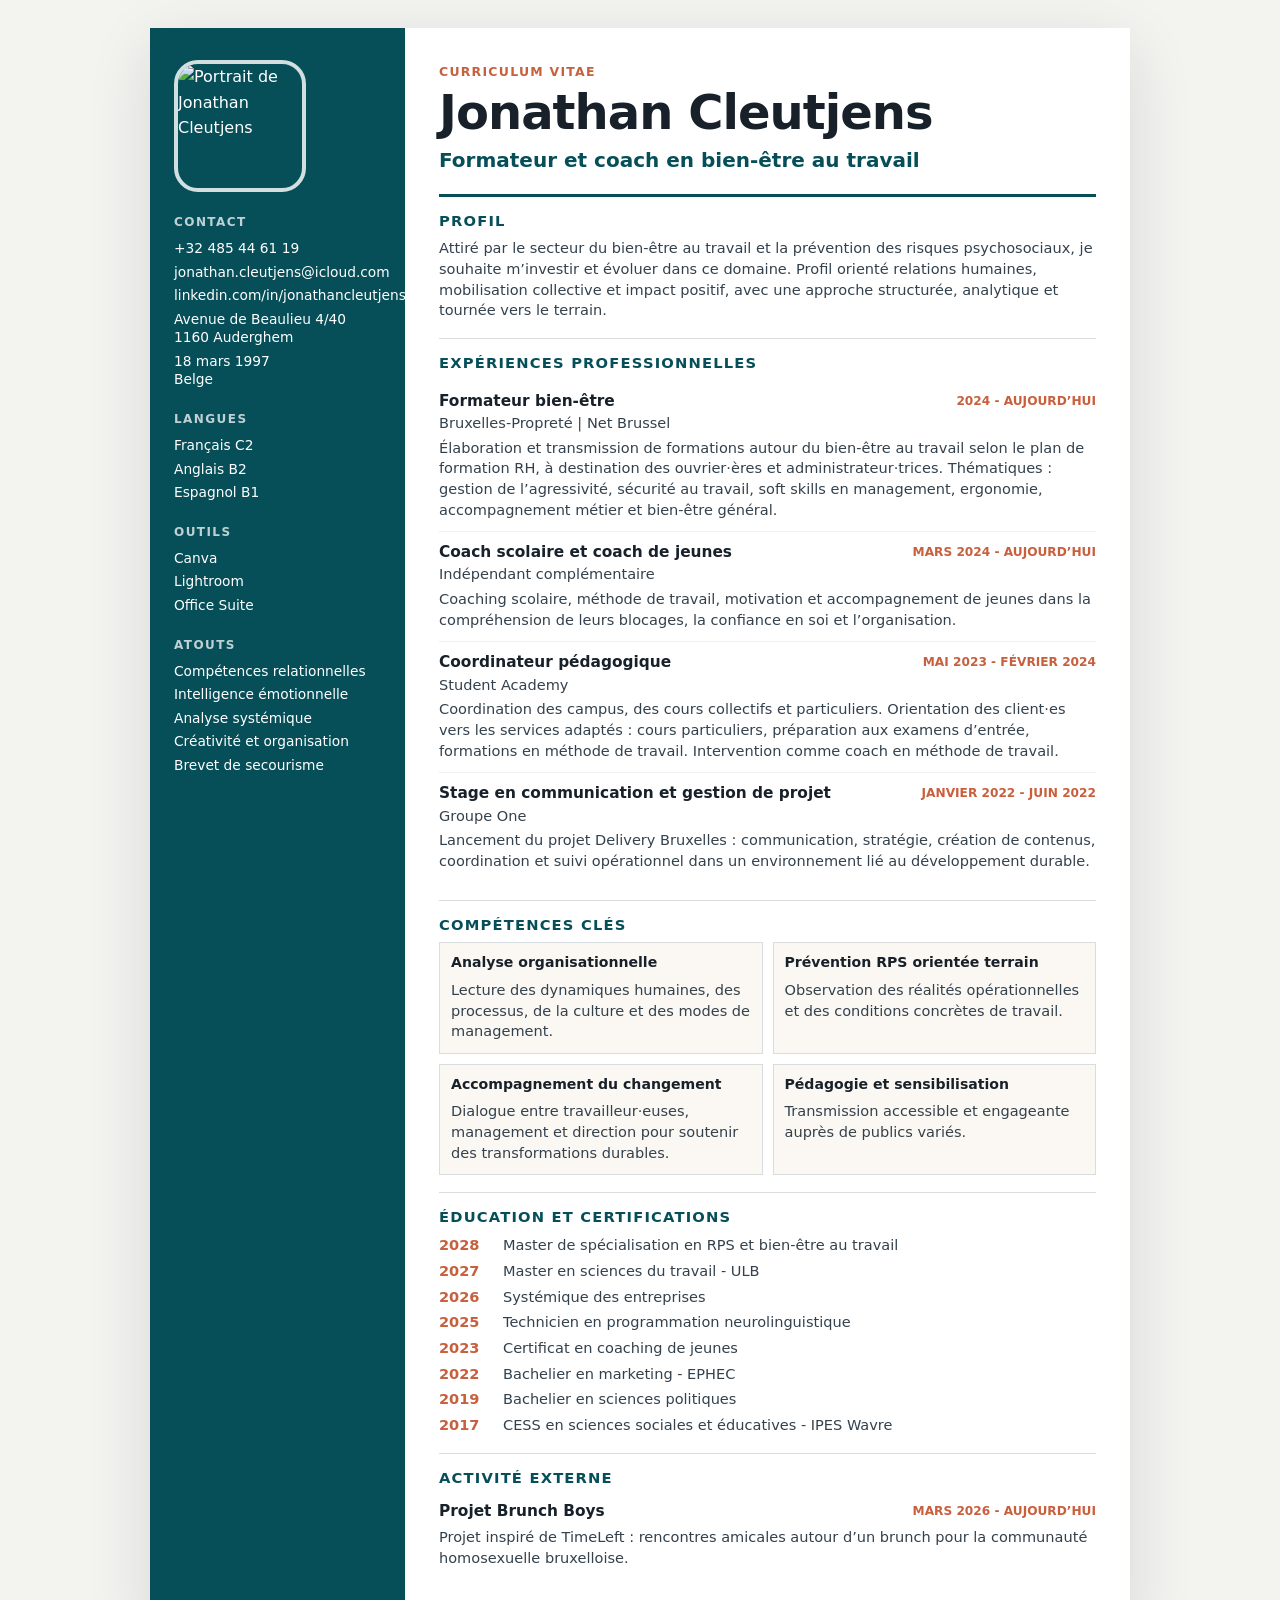
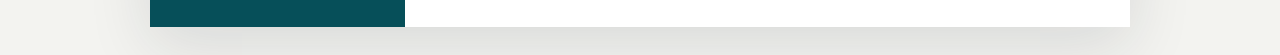
==== cv.html @ aba1be4c "Add files via upload" ====
<!doctype html>
<html lang="fr">
  <head>
    <meta charset="utf-8" />
    <meta name="viewport" content="width=device-width, initial-scale=1" />
    <title>CV - Jonathan Cleutjens</title>
    <link rel="stylesheet" href="styles.css" />
  </head>
  <body class="cv-page">
    <main class="cv-document">
      <aside class="cv-sidebar">
        <img class="cv-photo" src="assets/profile.png" alt="Portrait de Jonathan Cleutjens" />
        <section>
          <h2>Contact</h2>
          <a href="tel:+32485446119">+32 485 44 61 19</a>
          <a href="mailto:jonathan.cleutjens@icloud.com">jonathan.cleutjens@icloud.com</a>
          <a href="https://www.linkedin.com/in/jonathancleutjens/">linkedin.com/in/jonathancleutjens</a>
          <p>Avenue de Beaulieu 4/40<br />1160 Auderghem</p>
          <p>18 mars 1997<br />Belge</p>
        </section>
        <section>
          <h2>Langues</h2>
          <p>Français C2</p>
          <p>Anglais B2</p>
          <p>Espagnol B1</p>
        </section>
        <section>
          <h2>Outils</h2>
          <p>Canva</p>
          <p>Lightroom</p>
          <p>Office Suite</p>
        </section>
        <section>
          <h2>Atouts</h2>
          <p>Compétences relationnelles</p>
          <p>Intelligence émotionnelle</p>
          <p>Analyse systémique</p>
          <p>Créativité et organisation</p>
          <p>Brevet de secourisme</p>
        </section>
      </aside>

      <section class="cv-main">
        <header class="cv-header">
          <p class="cv-kicker">Curriculum vitae</p>
          <h1>Jonathan Cleutjens</h1>
          <p class="cv-role">Formateur et coach en bien-être au travail</p>
        </header>

        <section class="cv-section">
          <h2>Profil</h2>
          <p>
            Attiré par le secteur du bien-être au travail et la prévention des risques psychosociaux, je souhaite
            m’investir et évoluer dans ce domaine. Profil orienté relations humaines, mobilisation collective et impact
            positif, avec une approche structurée, analytique et tournée vers le terrain.
          </p>
        </section>

        <section class="cv-section">
          <h2>Expériences professionnelles</h2>
          <article class="cv-item">
            <div>
              <h3>Formateur bien-être</h3>
              <p>Bruxelles-Propreté | Net Brussel</p>
            </div>
            <span>2024 - aujourd’hui</span>
            <p>
              Élaboration et transmission de formations autour du bien-être au travail selon le plan de formation RH, à
              destination des ouvrier·ères et administrateur·trices. Thématiques : gestion de l’agressivité, sécurité au
              travail, soft skills en management, ergonomie, accompagnement métier et bien-être général.
            </p>
          </article>
          <article class="cv-item">
            <div>
              <h3>Coach scolaire et coach de jeunes</h3>
              <p>Indépendant complémentaire</p>
            </div>
            <span>Mars 2024 - aujourd’hui</span>
            <p>
              Coaching scolaire, méthode de travail, motivation et accompagnement de jeunes dans la compréhension de
              leurs blocages, la confiance en soi et l’organisation.
            </p>
          </article>
          <article class="cv-item">
            <div>
              <h3>Coordinateur pédagogique</h3>
              <p>Student Academy</p>
            </div>
            <span>Mai 2023 - février 2024</span>
            <p>
              Coordination des campus, des cours collectifs et particuliers. Orientation des client·es vers les services
              adaptés : cours particuliers, préparation aux examens d’entrée, formations en méthode de travail.
              Intervention comme coach en méthode de travail.
            </p>
          </article>
          <article class="cv-item">
            <div>
              <h3>Stage en communication et gestion de projet</h3>
              <p>Groupe One</p>
            </div>
            <span>Janvier 2022 - juin 2022</span>
            <p>
              Lancement du projet Delivery Bruxelles : communication, stratégie, création de contenus, coordination et
              suivi opérationnel dans un environnement lié au développement durable.
            </p>
          </article>
        </section>

        <section class="cv-section">
          <h2>Compétences clés</h2>
          <div class="cv-grid">
            <article>
              <h3>Analyse organisationnelle</h3>
              <p>Lecture des dynamiques humaines, des processus, de la culture et des modes de management.</p>
            </article>
            <article>
              <h3>Prévention RPS orientée terrain</h3>
              <p>Observation des réalités opérationnelles et des conditions concrètes de travail.</p>
            </article>
            <article>
              <h3>Accompagnement du changement</h3>
              <p>Dialogue entre travailleur·euses, management et direction pour soutenir des transformations durables.</p>
            </article>
            <article>
              <h3>Pédagogie et sensibilisation</h3>
              <p>Transmission accessible et engageante auprès de publics variés.</p>
            </article>
          </div>
        </section>

        <section class="cv-section">
          <h2>Éducation et certifications</h2>
          <div class="cv-education-list">
            <p><strong>2028</strong> Master de spécialisation en RPS et bien-être au travail</p>
            <p><strong>2027</strong> Master en sciences du travail - ULB</p>
            <p><strong>2026</strong> Systémique des entreprises</p>
            <p><strong>2025</strong> Technicien en programmation neurolinguistique</p>
            <p><strong>2023</strong> Certificat en coaching de jeunes</p>
            <p><strong>2022</strong> Bachelier en marketing - EPHEC</p>
            <p><strong>2019</strong> Bachelier en sciences politiques</p>
            <p><strong>2017</strong> CESS en sciences sociales et éducatives - IPES Wavre</p>
          </div>
        </section>

        <section class="cv-section">
          <h2>Activité externe</h2>
          <article class="cv-item compact">
            <h3>Projet Brunch Boys</h3>
            <span>Mars 2026 - aujourd’hui</span>
            <p>
              Projet inspiré de TimeLeft : rencontres amicales autour d’un brunch pour la communauté homosexuelle
              bruxelloise.
            </p>
          </article>
        </section>
      </section>
    </main>
    <script src="script.js"></script>
  </body>
</html>
---- styles.css ----
:root {
  color-scheme: light;
  --bg: #f5efe7;
  --ink: #17222d;
  --muted: #5f6f7b;
  --line: #d8cbbd;
  --paper: #fffaf3;
  --paper-strong: #fff2df;
  --accent: #0e7880;
  --accent-strong: #064f59;
  --warm: #c85f3d;
  --gold: #d7a74f;
  --blue: #234c68;
  --shadow: 0 24px 80px rgba(23, 34, 45, 0.14);
}

* {
  box-sizing: border-box;
}

html {
  scroll-behavior: smooth;
}

body {
  margin: 0;
  background:
    radial-gradient(circle at 10% 12%, rgba(14, 120, 128, 0.14), transparent 30%),
    radial-gradient(circle at 88% 28%, rgba(200, 95, 61, 0.13), transparent 28%),
    linear-gradient(180deg, #fbf7f0 0%, var(--bg) 44%, #f8f2e9 100%);
  color: var(--ink);
  font-family:
    Inter, ui-sans-serif, system-ui, -apple-system, BlinkMacSystemFont, "Segoe UI", sans-serif;
  line-height: 1.6;
}

a {
  color: inherit;
  text-decoration: none;
}

.topbar {
  position: sticky;
  top: 0;
  z-index: 10;
  display: flex;
  align-items: center;
  justify-content: space-between;
  gap: 24px;
  padding: 18px clamp(20px, 4vw, 64px);
  background: rgba(251, 247, 240, 0.86);
  border-bottom: 1px solid rgba(31, 41, 51, 0.08);
  backdrop-filter: blur(16px);
}

.brand,
.nav-links,
.hero-actions {
  display: flex;
  align-items: center;
}

.brand {
  gap: 12px;
  font-weight: 800;
}

.brand-photo {
  display: grid;
  width: 42px;
  height: 42px;
  object-fit: cover;
  object-position: 50% 38%;
  background: var(--accent-strong);
  border: 2px solid rgba(255, 250, 243, 0.88);
  border-radius: 12px;
  box-shadow: 0 10px 24px rgba(23, 34, 45, 0.14);
}

.nav-links {
  gap: 24px;
  color: var(--muted);
  font-size: 0.95rem;
  font-weight: 650;
}

.nav-links a:hover {
  color: var(--accent-strong);
}

.nav-links a[aria-current="page"] {
  color: var(--accent-strong);
}

main {
  width: min(1180px, calc(100% - 40px));
  margin: 0 auto;
}

.hero {
  display: grid;
  grid-template-columns: minmax(280px, 0.88fr) minmax(320px, 1.12fr);
  gap: clamp(34px, 6vw, 72px);
  align-items: center;
  min-height: calc(100vh - 78px);
  padding: clamp(42px, 8vw, 90px) 0 48px;
}

.hero-visual {
  position: relative;
  min-height: 520px;
  overflow: hidden;
  background: #e7ddd0;
  border: 1px solid rgba(255, 255, 255, 0.62);
  border-radius: 20px;
  box-shadow: var(--shadow);
}

.hero-visual::after {
  position: absolute;
  content: "";
  inset: 0;
  background:
    linear-gradient(180deg, rgba(31, 41, 51, 0.02) 35%, rgba(31, 41, 51, 0.22) 100%),
    linear-gradient(135deg, rgba(18, 109, 120, 0.06), transparent 42%);
  pointer-events: none;
}

.profile-photo {
  position: absolute;
  inset: 0;
  width: 100%;
  height: 100%;
  object-fit: cover;
  object-position: 50% 42%;
}

.signal-card {
  position: absolute;
  z-index: 1;
  right: 24px;
  bottom: 24px;
  left: 24px;
  display: grid;
  gap: 4px;
  padding: 20px;
  background: rgba(255, 250, 243, 0.9);
  border: 1px solid rgba(255, 255, 255, 0.58);
  border-radius: 16px;
  box-shadow: 0 20px 50px rgba(31, 41, 51, 0.14);
}

.signal-card span,
.snapshot span,
.date,
.eyebrow {
  color: var(--muted);
  font-size: 0.78rem;
  font-weight: 800;
  letter-spacing: 0.08em;
  text-transform: uppercase;
}

.hero-copy {
  max-width: 650px;
}

.eyebrow {
  margin: 0 0 10px;
  color: var(--warm);
}

h1,
h2,
h3,
p {
  margin-top: 0;
}

h1 {
  max-width: 760px;
  margin-bottom: 14px;
  font-size: clamp(3.5rem, 8vw, 7.4rem);
  line-height: 0.9;
  letter-spacing: -0.02em;
}

h2 {
  margin-bottom: 14px;
  font-size: clamp(2rem, 4vw, 3.8rem);
  line-height: 1;
  letter-spacing: 0;
}

h3 {
  margin-bottom: 8px;
  font-size: 1.2rem;
  line-height: 1.25;
}

.role {
  margin-bottom: 24px;
  color: var(--accent-strong);
  font-size: clamp(1.25rem, 2.3vw, 1.8rem);
  font-weight: 800;
}

.intro {
  max-width: 620px;
  color: #3f4a54;
  font-size: 1.12rem;
}

.hero-actions {
  flex-wrap: wrap;
  gap: 12px;
  margin-top: 34px;
}

.primary-action,
.secondary-action {
  min-height: 46px;
  padding: 12px 18px;
  border: 1px solid var(--accent-strong);
  border-radius: 999px;
  font: inherit;
  font-weight: 800;
  cursor: pointer;
}

.primary-action {
  color: #fff;
  background: linear-gradient(135deg, var(--accent-strong), var(--accent));
  box-shadow: 0 18px 34px rgba(6, 79, 89, 0.22);
}

.secondary-action {
  color: var(--accent-strong);
  background: transparent;
}

.snapshot {
  display: grid;
  grid-template-columns: repeat(3, 1fr);
  gap: 1px;
  overflow: hidden;
  margin-bottom: clamp(64px, 10vw, 110px);
  background: var(--line);
  border: 1px solid var(--line);
  border-radius: 18px;
  box-shadow: 0 20px 60px rgba(23, 34, 45, 0.08);
}

.snapshot article {
  display: grid;
  gap: 8px;
  min-height: 130px;
  padding: 24px;
  background: rgba(255, 250, 243, 0.86);
}

.snapshot strong {
  font-size: clamp(1.05rem, 2vw, 1.35rem);
  line-height: 1.25;
}

.contact-lines {
  display: grid;
  gap: 3px;
}

.contact-lines a {
  color: var(--accent-strong);
}

.page-intro {
  max-width: 880px;
  padding: clamp(62px, 10vw, 118px) 0 clamp(40px, 7vw, 76px);
}

.page-intro h1 {
  margin-bottom: 22px;
  font-size: clamp(3rem, 7vw, 6rem);
}

.page-intro p:not(.eyebrow) {
  max-width: 720px;
  color: var(--muted);
  font-size: 1.18rem;
}

.vision-hero {
  display: grid;
  grid-template-columns: minmax(320px, 0.95fr) minmax(320px, 1.05fr);
  gap: clamp(34px, 7vw, 84px);
  align-items: center;
  min-height: calc(100vh - 78px);
  padding: clamp(54px, 9vw, 108px) 0 clamp(42px, 7vw, 78px);
}

.vision-copy h1 {
  max-width: 760px;
  margin-bottom: 24px;
  font-size: clamp(3.1rem, 7vw, 6.6rem);
}

.vision-copy p:not(.eyebrow) {
  max-width: 660px;
  color: var(--muted);
  font-size: clamp(1.08rem, 1.7vw, 1.3rem);
}

.vision-orbit {
  position: relative;
  min-height: 540px;
  border: 1px solid var(--line);
  border-radius: 34px;
  background:
    linear-gradient(135deg, rgba(255, 250, 243, 0.92), rgba(238, 244, 239, 0.9)),
    var(--paper);
  box-shadow: var(--shadow);
  overflow: hidden;
}

.vision-orbit::before,
.vision-orbit::after {
  position: absolute;
  content: "";
  border: 1px solid rgba(6, 79, 89, 0.18);
  transform: rotate(-14deg);
}

.vision-orbit::before {
  inset: 88px 64px;
  border-radius: 42% 58% 46% 54%;
}

.vision-orbit::after {
  inset: 138px 112px;
  border-radius: 58% 42% 52% 48%;
  transform: rotate(18deg);
}

.vision-node {
  position: absolute;
  z-index: 1;
  display: grid;
  place-items: center;
  min-width: 130px;
  min-height: 58px;
  padding: 14px 18px;
  color: var(--accent-strong);
  background: rgba(255, 250, 243, 0.92);
  border: 1px solid var(--line);
  border-radius: 999px;
  font-weight: 850;
  box-shadow: 0 18px 44px rgba(23, 34, 45, 0.08);
}

.vision-node.main {
  top: 50%;
  left: 50%;
  width: 190px;
  height: 190px;
  color: #fff;
  background: linear-gradient(135deg, var(--accent-strong), var(--blue));
  border: 0;
  border-radius: 44px;
  font-family: Georgia, "Times New Roman", serif;
  font-size: 2.1rem;
  transform: translate(-50%, -50%) rotate(-3deg);
}

.vision-node.learning {
  top: 72px;
  left: 64px;
}

.vision-node.work {
  right: 64px;
  bottom: 72px;
}

.vision-node.system {
  top: 122px;
  right: 54px;
}

.vision-grid {
  display: grid;
  grid-template-columns: repeat(3, minmax(0, 1fr));
  gap: 18px;
  padding: 0 0 clamp(64px, 10vw, 112px);
}

.vision-grid article {
  min-height: 260px;
  padding: clamp(22px, 3vw, 30px);
  background: rgba(255, 250, 243, 0.9);
  border: 1px solid var(--line);
  border-radius: 24px;
  box-shadow: 0 22px 60px rgba(23, 34, 45, 0.08);
}

.vision-grid span {
  display: block;
  margin-bottom: 38px;
  color: rgba(200, 95, 61, 0.5);
  font-family: Georgia, "Times New Roman", serif;
  font-size: 3.6rem;
  font-weight: 850;
  line-height: 0.85;
}

.vision-grid h2 {
  margin-bottom: 12px;
  font-size: clamp(1.45rem, 2.4vw, 2rem);
}

.vision-grid p {
  margin: 0;
  color: var(--muted);
}

.vision-page {
  background:
    linear-gradient(90deg, rgba(23, 34, 45, 0.035) 1px, transparent 1px),
    linear-gradient(180deg, rgba(23, 34, 45, 0.03) 1px, transparent 1px),
    linear-gradient(180deg, #fbfaf7 0%, #f4f1ea 48%, #fbfaf7 100%);
  background-size:
    88px 88px,
    88px 88px,
    auto;
  color: #15191d;
}

.vision-page .topbar {
  background: rgba(251, 250, 247, 0.82);
}

.vision-main {
  width: min(1240px, calc(100% - 40px));
}

.vision-editorial-hero {
  position: relative;
  display: grid;
  place-items: center;
  min-height: calc(100vh - 78px);
  padding: clamp(80px, 12vw, 150px) 0 clamp(68px, 10vw, 118px);
  overflow: hidden;
  text-align: center;
}

.vision-editorial-hero h1 {
  position: relative;
  z-index: 1;
  max-width: 1040px;
  margin: 0 auto 28px;
  font-family: Georgia, "Times New Roman", serif;
  font-size: clamp(3.4rem, 8.6vw, 8.4rem);
  font-weight: 500;
  letter-spacing: -0.035em;
  line-height: 0.9;
}

.vision-editorial-hero p:not(.vision-label) {
  position: relative;
  z-index: 1;
  max-width: 680px;
  margin: 0 auto;
  color: #66706f;
  font-size: clamp(1.05rem, 1.8vw, 1.36rem);
  line-height: 1.7;
}

.vision-label {
  position: relative;
  z-index: 1;
  margin: 0 0 20px;
  color: #73817c;
  font-size: 0.76rem;
  font-weight: 850;
  letter-spacing: 0.16em;
  text-transform: uppercase;
}

.vision-geometry {
  position: absolute;
  inset: 0;
  pointer-events: none;
}

.vision-geometry span {
  position: absolute;
  display: block;
  border: 1px solid rgba(76, 91, 89, 0.16);
}

.vision-geometry span:nth-child(1) {
  top: 12%;
  left: 8%;
  width: min(28vw, 360px);
  aspect-ratio: 1;
  border-radius: 50%;
}

.vision-geometry span:nth-child(2) {
  right: 10%;
  bottom: 14%;
  width: min(34vw, 440px);
  height: 180px;
  background: rgba(194, 204, 195, 0.16);
  transform: rotate(-9deg);
}

.vision-geometry span:nth-child(3) {
  top: 18%;
  right: 24%;
  width: min(22vw, 280px);
  height: 360px;
  background: rgba(233, 224, 212, 0.28);
  transform: rotate(14deg);
}

.vision-prologue,
.vision-closing {
  position: relative;
  width: min(860px, 100%);
  margin: 0 auto;
  padding: clamp(72px, 10vw, 130px) 0;
}

.vision-prologue::before,
.vision-closing::before {
  position: absolute;
  top: 56px;
  left: -80px;
  width: 160px;
  height: 160px;
  content: "";
  border: 1px solid rgba(76, 91, 89, 0.14);
  border-radius: 44% 56% 50% 50%;
  transform: rotate(-18deg);
}

.vision-prologue p,
.vision-closing p,
.vision-chapter-body p {
  color: #485452;
  font-size: clamp(1.02rem, 1.38vw, 1.18rem);
  line-height: 1.85;
}

.vision-prologue > p:first-child {
  max-width: 640px;
  color: #15191d;
  font-family: Georgia, "Times New Roman", serif;
  font-size: clamp(1.9rem, 3.6vw, 3.6rem);
  line-height: 1.08;
}

.vision-fragments {
  display: grid;
  grid-template-columns: repeat(2, minmax(0, 1fr));
  gap: 14px;
  max-width: 760px;
  margin: clamp(32px, 5vw, 56px) 0;
}

.vision-fragments span {
  position: relative;
  display: grid;
  align-content: end;
  min-height: 148px;
  padding: 54px 22px 22px;
  overflow: hidden;
  color: #202928;
  background: rgba(255, 252, 247, 0.82);
  border: 1px solid rgba(76, 91, 89, 0.16);
  border-radius: 26px;
  box-shadow: 0 22px 64px rgba(23, 34, 45, 0.055);
  font-family: Georgia, "Times New Roman", serif;
  font-size: clamp(1.18rem, 1.8vw, 1.7rem);
  line-height: 1.08;
}

.vision-fragments span::before {
  position: absolute;
  top: 18px;
  left: 20px;
  color: rgba(21, 25, 29, 0.22);
  font-family:
    Inter, ui-sans-serif, system-ui, -apple-system, BlinkMacSystemFont, "Segoe UI", sans-serif;
  font-size: 0.76rem;
  font-weight: 850;
  letter-spacing: 0.12em;
}

.vision-fragments span::after {
  position: absolute;
  right: -24px;
  bottom: -34px;
  width: 118px;
  height: 118px;
  content: "";
  background: rgba(255, 255, 255, 0.38);
  border-radius: 50%;
}

.vision-fragments span:nth-child(1) {
  background: linear-gradient(135deg, rgba(221, 230, 220, 0.92), rgba(255, 252, 247, 0.9));
}

.vision-fragments span:nth-child(1)::before {
  content: "01";
}

.vision-fragments span:nth-child(2) {
  background: linear-gradient(135deg, rgba(230, 220, 207, 0.95), rgba(255, 252, 247, 0.88));
}

.vision-fragments span:nth-child(2)::before {
  content: "02";
}

.vision-fragments span:nth-child(3) {
  background: linear-gradient(135deg, rgba(218, 226, 229, 0.95), rgba(255, 252, 247, 0.88));
}

.vision-fragments span:nth-child(3)::before {
  content: "03";
}

.vision-fragments span:nth-child(4) {
  background: linear-gradient(135deg, rgba(234, 223, 217, 0.92), rgba(255, 252, 247, 0.88));
}

.vision-fragments span:nth-child(4)::before {
  content: "04";
}

.vision-small-lines span {
  position: relative;
  display: grid;
  align-content: end;
  min-height: 132px;
  padding: 48px 22px 22px;
  overflow: hidden;
  color: #202928;
  background: rgba(255, 252, 247, 0.82);
  border: 1px solid rgba(76, 91, 89, 0.16);
  border-radius: 26px;
  box-shadow: 0 22px 64px rgba(23, 34, 45, 0.055);
  font-family: Georgia, "Times New Roman", serif;
  font-size: clamp(1.12rem, 1.55vw, 1.45rem);
  line-height: 1.08;
}

.vision-small-lines span::before {
  position: absolute;
  top: 18px;
  left: 20px;
  color: rgba(21, 25, 29, 0.22);
  font-family:
    Inter, ui-sans-serif, system-ui, -apple-system, BlinkMacSystemFont, "Segoe UI", sans-serif;
  font-size: 0.76rem;
  font-weight: 850;
  letter-spacing: 0.12em;
}

.vision-small-lines span::after {
  position: absolute;
  right: -24px;
  bottom: -34px;
  width: 110px;
  height: 110px;
  content: "";
  background: rgba(255, 255, 255, 0.38);
  border-radius: 50%;
}

.vision-small-lines span:nth-child(1) {
  background: linear-gradient(135deg, rgba(221, 230, 220, 0.92), rgba(255, 252, 247, 0.9));
}

.vision-small-lines span:nth-child(1)::before {
  content: "01";
}

.vision-small-lines span:nth-child(2) {
  background: linear-gradient(135deg, rgba(230, 220, 207, 0.95), rgba(255, 252, 247, 0.88));
}

.vision-small-lines span:nth-child(2)::before {
  content: "02";
}

.vision-small-lines span:nth-child(3) {
  background: linear-gradient(135deg, rgba(218, 226, 229, 0.95), rgba(255, 252, 247, 0.88));
}

.vision-small-lines span:nth-child(3)::before {
  content: "03";
}

.vision-chapter {
  position: relative;
  display: grid;
  grid-template-columns: minmax(240px, 0.75fr) minmax(0, 1fr);
  gap: clamp(44px, 8vw, 110px);
  align-items: start;
  padding: clamp(82px, 12vw, 150px) 0;
}

.vision-chapter::before {
  position: absolute;
  top: 50%;
  right: 2%;
  width: min(30vw, 380px);
  height: min(30vw, 380px);
  content: "";
  border: 1px solid rgba(76, 91, 89, 0.12);
  border-radius: 50%;
  transform: translateY(-50%);
}

.vision-chapter.reverse {
  grid-template-columns: minmax(0, 1fr) minmax(240px, 0.75fr);
}

.vision-chapter.reverse .vision-chapter-heading {
  grid-column: 2;
}

.vision-chapter.reverse .vision-chapter-body {
  grid-column: 1;
  grid-row: 1;
}

.vision-chapter.reverse::before {
  right: auto;
  left: 1%;
}

.vision-chapter-heading {
  position: sticky;
  top: 108px;
}

.vision-chapter-heading span {
  display: block;
  margin-bottom: 26px;
  color: rgba(103, 119, 112, 0.32);
  font-family: Georgia, "Times New Roman", serif;
  font-size: clamp(4rem, 9vw, 8rem);
  font-weight: 500;
  line-height: 0.8;
}

.vision-chapter-heading h2 {
  max-width: 520px;
  font-family: Georgia, "Times New Roman", serif;
  font-size: clamp(2rem, 4.3vw, 4.7rem);
  font-weight: 500;
  letter-spacing: -0.035em;
  line-height: 0.98;
}

.vision-chapter-body {
  position: relative;
  max-width: 720px;
}

.vision-chapter-body p + p {
  margin-top: 20px;
}

.vision-chapter-body > p:first-child {
  color: #252f2d;
  font-size: clamp(1.12rem, 1.55vw, 1.32rem);
}

.vision-chapter-body::before {
  position: absolute;
  top: -24px;
  left: -32px;
  width: 72px;
  height: 1px;
  content: "";
  background: rgba(76, 91, 89, 0.28);
}

.vision-list {
  display: grid;
  grid-template-columns: repeat(2, minmax(0, 1fr));
  gap: 10px;
  margin: clamp(24px, 4vw, 38px) 0;
  padding: 0;
  list-style: none;
}

.vision-list li {
  display: flex;
  align-items: center;
  justify-content: center;
  min-height: 56px;
  padding: 14px 18px;
  color: #303937;
  background: rgba(255, 252, 247, 0.72);
  border: 1px solid rgba(76, 91, 89, 0.16);
  border-radius: 999px;
  font-size: 0.98rem;
  line-height: 1.25;
  text-align: center;
}

.vision-small-lines {
  display: grid;
  grid-template-columns: repeat(3, minmax(0, 1fr));
  gap: 14px;
  margin: clamp(24px, 4vw, 38px) 0;
}

.vision-manifesto {
  position: relative;
  max-width: 1040px;
  margin: clamp(70px, 11vw, 130px) auto;
  padding: clamp(38px, 7vw, 82px);
  color: #12181a;
  background: rgba(255, 252, 247, 0.76);
  border: 1px solid rgba(76, 91, 89, 0.16);
  border-radius: 4px;
  font-family: Georgia, "Times New Roman", serif;
  font-size: clamp(2.3rem, 6vw, 6rem);
  font-weight: 500;
  letter-spacing: -0.04em;
  line-height: 0.95;
  box-shadow: 0 40px 100px rgba(23, 34, 45, 0.06);
}

.vision-manifesto::before {
  position: absolute;
  top: 22px;
  right: 26px;
  width: 90px;
  height: 90px;
  content: "";
  border-top: 1px solid rgba(76, 91, 89, 0.2);
  border-right: 1px solid rgba(76, 91, 89, 0.2);
}

.vision-manifesto cite {
  display: block;
  margin-top: 28px;
  color: #66706f;
  font-family:
    Inter, ui-sans-serif, system-ui, -apple-system, BlinkMacSystemFont, "Segoe UI", sans-serif;
  font-size: clamp(0.9rem, 1.25vw, 1.1rem);
  font-style: normal;
  font-weight: 800;
  letter-spacing: 0.12em;
  text-transform: uppercase;
}

.vision-manifesto.light {
  background: rgba(234, 238, 230, 0.7);
}

.vision-manifesto-long {
  font-size: clamp(2rem, 4.8vw, 4.9rem);
  line-height: 1.02;
}

.vision-mindmap {
  position: relative;
  display: grid;
  grid-template-columns: repeat(5, minmax(0, 1fr));
  gap: 14px;
  max-width: 980px;
  min-height: 420px;
  margin: clamp(-78px, -5vw, -34px) auto clamp(74px, 12vw, 140px);
  padding: clamp(28px, 5vw, 54px);
}

.vision-mindmap::before,
.vision-mindmap::after {
  position: absolute;
  content: "";
  pointer-events: none;
}

.vision-mindmap::before {
  inset: 64px 110px;
  border: 1px solid rgba(76, 91, 89, 0.14);
  border-radius: 50%;
}

.vision-mindmap::after {
  top: 50%;
  left: 50%;
  width: min(58vw, 620px);
  height: 1px;
  background: linear-gradient(90deg, transparent, rgba(76, 91, 89, 0.18), transparent);
  transform: translate(-50%, -50%) rotate(-12deg);
}

.vision-mindmap span,
.vision-mindmap strong {
  position: relative;
  z-index: 1;
  display: grid;
  place-items: center;
  min-height: 58px;
  padding: 12px 16px;
  color: #293230;
  background: rgba(255, 252, 247, 0.82);
  border: 1px solid rgba(76, 91, 89, 0.16);
  border-radius: 999px;
  font-size: 0.94rem;
  font-weight: 750;
  line-height: 1.2;
  text-align: center;
  box-shadow: 0 18px 48px rgba(23, 34, 45, 0.055);
}

.vision-mindmap strong {
  grid-column: 3;
  grid-row: 2 / span 2;
  min-height: 142px;
  color: #f8f4ed;
  background: #1f2828;
  border: 0;
  border-radius: 42% 58% 48% 52%;
  font-family: Georgia, "Times New Roman", serif;
  font-size: clamp(1.4rem, 2.4vw, 2.2rem);
  font-weight: 500;
}

.vision-mindmap span:nth-child(1),
.vision-mindmap span:nth-child(8) {
  background: rgba(221, 230, 220, 0.9);
}

.vision-mindmap span:nth-child(2),
.vision-mindmap span:nth-child(9) {
  background: rgba(230, 220, 207, 0.9);
}

.vision-mindmap span:nth-child(3),
.vision-mindmap span:nth-child(10) {
  background: rgba(218, 226, 229, 0.9);
}

.vision-mindmap span:nth-child(4),
.vision-mindmap span:nth-child(11) {
  background: rgba(234, 223, 217, 0.86);
}

.vision-mindmap span:nth-child(1) {
  grid-column: 1 / span 2;
}

.vision-mindmap span:nth-child(2) {
  grid-column: 4;
  transform: translateY(18px);
}

.vision-mindmap span:nth-child(3) {
  grid-column: 5;
  transform: translateY(-12px);
}

.vision-mindmap span:nth-child(4) {
  grid-column: 1;
  grid-row: 2;
}

.vision-mindmap span:nth-child(5) {
  grid-column: 2;
  grid-row: 3;
  transform: translateY(20px);
}

.vision-mindmap span:nth-child(7) {
  grid-column: 4 / span 2;
  grid-row: 3;
}

.vision-mindmap span:nth-child(8) {
  grid-column: 1 / span 2;
  grid-row: 4;
}

.vision-mindmap span:nth-child(9) {
  grid-column: 4;
  grid-row: 4;
}

.vision-mindmap span:nth-child(10) {
  grid-column: 5;
  grid-row: 4;
  transform: translateY(-18px);
}

.vision-mindmap span:nth-child(11) {
  grid-column: 2 / span 3;
  grid-row: 5;
}

.vision-manifesto.dark {
  color: #f8f4ed;
  background: #192021;
}

.vision-tension {
  display: grid;
  grid-template-columns: repeat(2, minmax(0, 1fr));
  gap: 14px;
  margin: clamp(28px, 4vw, 44px) 0;
}

.vision-tension div {
  min-height: 180px;
  padding: 28px;
  background: rgba(255, 252, 247, 0.72);
  border: 1px solid rgba(76, 91, 89, 0.16);
  border-radius: 28px;
}

.vision-tension div:nth-child(2) {
  color: #f8f4ed;
  background: #1f2828;
  border-color: transparent;
}

.vision-tension span {
  display: block;
  margin-bottom: 18px;
  color: #b35d44;
  font-size: 0.76rem;
  font-weight: 850;
  letter-spacing: 0.16em;
  text-transform: uppercase;
}

.vision-tension div:nth-child(2) span {
  color: #e8d1bd;
}

.vision-tension p {
  margin: 0;
  color: inherit;
  font-family: Georgia, "Times New Roman", serif;
  font-size: clamp(1.25rem, 2.2vw, 2rem);
  line-height: 1.12;
}

.vision-closing {
  width: min(960px, 100%);
  padding-bottom: clamp(90px, 12vw, 150px);
}

.vision-closing h2 {
  max-width: 900px;
  margin-bottom: 34px;
  font-family: Georgia, "Times New Roman", serif;
  font-size: clamp(2.6rem, 6vw, 6rem);
  font-weight: 500;
  letter-spacing: -0.04em;
  line-height: 0.95;
}

.vision-closing-grid {
  display: grid;
  grid-template-columns: repeat(2, minmax(0, 1fr));
  gap: 1px;
  margin-top: clamp(28px, 5vw, 52px);
  overflow: hidden;
  background: rgba(76, 91, 89, 0.16);
  border: 1px solid rgba(76, 91, 89, 0.14);
  border-radius: 28px;
}

.vision-closing-grid p {
  margin: 0;
  padding: clamp(24px, 4vw, 38px);
  background: rgba(255, 252, 247, 0.82);
}

.vision-closing-grid p:nth-child(2) {
  background: rgba(234, 238, 230, 0.72);
}

.vision-closing strong {
  display: block;
  margin-top: clamp(34px, 5vw, 62px);
  padding-left: clamp(18px, 3vw, 34px);
  color: #15191d;
  border-left: 1px solid rgba(76, 91, 89, 0.32);
  font-family: Georgia, "Times New Roman", serif;
  font-size: clamp(1.7rem, 3.5vw, 3.4rem);
  font-weight: 500;
  line-height: 1.05;
}

.vision-reveal {
  animation: visionFade 900ms ease both;
  animation-timeline: view();
  animation-range: entry 0% cover 32%;
}

@keyframes visionFade {
  from {
    opacity: 0;
    transform: translateY(26px);
  }

  to {
    opacity: 1;
    transform: translateY(0);
  }
}

@media (prefers-reduced-motion: reduce) {
  .vision-reveal {
    animation: none;
  }
}

.story-lab {
  position: relative;
  padding: clamp(64px, 10vw, 118px) 0;
  border-top: 1px solid var(--line);
}

.story-lab::before {
  position: absolute;
  top: 120px;
  right: -6vw;
  width: min(34vw, 420px);
  aspect-ratio: 1;
  content: "";
  background: rgba(14, 120, 128, 0.12);
  border-radius: 999px;
}

.story-lab::after {
  position: absolute;
  top: 360px;
  left: -5vw;
  width: min(28vw, 340px);
  height: 84px;
  content: "";
  background: rgba(200, 95, 61, 0.14);
  border-radius: 999px;
  transform: rotate(-14deg);
}

.story-lead,
.story-intro-panel,
.story-question,
.chapter-stack {
  position: relative;
  z-index: 1;
}

.story-lead {
  max-width: 940px;
  margin-bottom: clamp(28px, 5vw, 58px);
}

.story-lead h2 {
  max-width: 980px;
  font-size: clamp(3rem, 7.5vw, 7rem);
}

.story-lead p:not(.eyebrow) {
  max-width: 780px;
  color: var(--muted);
  font-size: clamp(1.1rem, 1.8vw, 1.35rem);
}

.story-intro-panel {
  display: grid;
  grid-template-columns: minmax(260px, 1fr) minmax(340px, 0.95fr) minmax(260px, 1fr);
  gap: clamp(18px, 3vw, 34px);
  align-items: stretch;
  margin-bottom: clamp(22px, 4vw, 44px);
}

.story-intro-panel p,
.story-intro-panel strong {
  margin: 0;
  padding: clamp(22px, 3vw, 34px);
  border-radius: 22px;
}

.story-intro-panel p {
  color: var(--muted);
  background: rgba(255, 250, 243, 0.84);
  border: 1px solid var(--line);
}

.story-intro-panel strong {
  display: grid;
  place-items: center;
  min-height: 260px;
  color: #fff;
  background: linear-gradient(135deg, var(--accent-strong), var(--blue));
  font-family: Georgia, "Times New Roman", serif;
  font-size: clamp(1.75rem, 2.7vw, 3rem);
  line-height: 1.08;
  text-align: center;
  box-shadow: var(--shadow);
}

.story-question {
  max-width: 1040px;
  margin: 0 auto clamp(40px, 7vw, 82px);
  padding: clamp(26px, 4vw, 44px);
  color: #fff;
  background:
    linear-gradient(135deg, rgba(6, 79, 89, 0.96), rgba(35, 76, 104, 0.96)),
    var(--accent-strong);
  border-radius: 26px;
  box-shadow: var(--shadow);
}

.story-question span,
.dialogue-card span {
  display: block;
  margin-bottom: 12px;
  color: rgba(255, 255, 255, 0.72);
  font-size: 0.78rem;
  font-weight: 850;
  letter-spacing: 0.1em;
  text-transform: uppercase;
}

.story-question p {
  margin: 0;
  font-family: Georgia, "Times New Roman", serif;
  font-size: clamp(1.55rem, 3.15vw, 2.95rem);
  line-height: 1.1;
}

.chapter-stack {
  display: grid;
  gap: clamp(28px, 5vw, 58px);
}

.story-chapter {
  position: relative;
  display: grid;
  grid-template-columns: minmax(90px, 0.18fr) minmax(0, 1fr);
  gap: clamp(20px, 4vw, 48px);
  align-items: start;
  max-width: 1040px;
}

.story-chapter.offset {
  margin-left: auto;
}

.story-chapter.pull-left {
  margin-right: auto;
  transform: translateX(clamp(-86px, -5vw, -42px));
}

.story-chapter.finale {
  max-width: 1040px;
  margin-left: auto;
  transform: translateX(clamp(42px, 5vw, 92px));
}

.chapter-number {
  position: sticky;
  top: 92px;
  color: rgba(200, 95, 61, 0.2);
  font-family: Georgia, "Times New Roman", serif;
  font-size: clamp(4rem, 10vw, 8rem);
  font-weight: 800;
  line-height: 0.85;
}

.chapter-body {
  padding: clamp(26px, 4vw, 48px);
  background: rgba(255, 250, 243, 0.9);
  border: 1px solid rgba(216, 203, 189, 0.82);
  border-radius: 26px;
  box-shadow: 0 22px 70px rgba(23, 34, 45, 0.09);
}

.chapter-body h3 {
  margin-bottom: 22px;
  font-size: clamp(2rem, 4.6vw, 4.4rem);
  line-height: 0.98;
  letter-spacing: -0.015em;
}

.chapter-body p {
  max-width: 820px;
  color: #3d4d59;
  font-size: 1.04rem;
}

.highlight-card,
.dialogue-card,
.closing-statement {
  margin: clamp(22px, 4vw, 36px) 0;
  padding: clamp(22px, 3.5vw, 38px);
  border-radius: 22px;
}

.highlight-card {
  color: #fff;
  background: var(--accent-strong);
  font-family: Georgia, "Times New Roman", serif;
  font-size: clamp(1.45rem, 3vw, 2.45rem);
  line-height: 1.12;
}

.highlight-card.warm {
  background: var(--warm);
}

.dialogue-card {
  color: #fff;
  background: linear-gradient(135deg, var(--blue), var(--accent-strong));
}

.dialogue-card p {
  margin: 0;
  color: #fff;
  font-family: Georgia, "Times New Roman", serif;
  font-size: clamp(1.35rem, 2.8vw, 2.2rem);
  line-height: 1.16;
}

.contrast-panel {
  display: grid;
  grid-template-columns: repeat(2, minmax(0, 1fr));
  gap: 12px;
  margin: clamp(22px, 4vw, 34px) 0;
}

.contrast-panel div {
  padding: 22px;
  background: var(--paper-strong);
  border: 1px solid var(--line);
  border-radius: 18px;
}

.contrast-panel div:last-child {
  color: #fff;
  background: var(--accent-strong);
  border-color: var(--accent-strong);
}

.contrast-panel span {
  display: block;
  margin-bottom: 10px;
  color: var(--warm);
  font-size: 0.78rem;
  font-weight: 850;
  letter-spacing: 0.08em;
  text-transform: uppercase;
}

.contrast-panel div:last-child span,
.contrast-panel div:last-child p {
  color: #fff;
}

.contrast-panel p {
  margin: 0;
}

.book-callout {
  display: grid;
  grid-template-columns: minmax(0, 1fr) auto;
  align-items: center;
  gap: 22px;
  margin: clamp(22px, 4vw, 34px) 0;
  padding: clamp(18px, 3vw, 26px);
  background: linear-gradient(135deg, rgba(250, 235, 214, 0.9), rgba(238, 244, 239, 0.95));
  border: 1px solid var(--line);
  border-radius: 22px;
}

.book-callout p {
  margin: 0;
}

.book-callout a {
  display: inline-flex;
  align-items: center;
  justify-content: center;
  min-height: 48px;
  padding: 0 20px;
  color: #fff;
  background: var(--accent-strong);
  border-radius: 999px;
  font-weight: 850;
  text-decoration: none;
  white-space: nowrap;
  box-shadow: 0 14px 34px rgba(7, 88, 100, 0.2);
  transition:
    transform 180ms ease,
    box-shadow 180ms ease;
}

.book-callout a:hover {
  transform: translateY(-2px);
  box-shadow: 0 18px 42px rgba(7, 88, 100, 0.25);
}

.chapter-body blockquote {
  margin: clamp(22px, 4vw, 36px) 0 0;
  padding: 0 0 0 24px;
  color: var(--accent-strong);
  border-left: 5px solid var(--gold);
  font-family: Georgia, "Times New Roman", serif;
  font-size: clamp(1.35rem, 2.6vw, 2.25rem);
  line-height: 1.16;
}

.keyword-cloud,
.impact-grid {
  display: flex;
  flex-wrap: wrap;
  justify-content: center;
  gap: 10px;
  margin: clamp(22px, 4vw, 34px) 0;
}

.keyword-cloud span,
.impact-grid span {
  padding: 10px 14px;
  background: var(--paper-strong);
  border: 1px solid var(--line);
  border-radius: 999px;
  color: var(--accent-strong);
  font-size: 0.92rem;
  font-weight: 800;
}

.impact-grid span:nth-child(even) {
  color: #fff;
  background: var(--accent);
  border-color: var(--accent);
}

.closing-statement {
  color: var(--ink);
  background:
    linear-gradient(135deg, rgba(215, 167, 79, 0.24), rgba(200, 95, 61, 0.14)),
    var(--paper-strong);
  font-family: Georgia, "Times New Roman", serif;
  font-size: clamp(1.35rem, 2.6vw, 2.25rem);
  line-height: 1.18;
}

.next-step-panel {
  margin-top: clamp(24px, 4vw, 38px);
}

.next-step-panel p {
  max-width: 860px;
}

.next-step-panel strong {
  display: block;
  margin-top: 22px;
  color: var(--warm);
  font-family: Georgia, "Times New Roman", serif;
  font-size: clamp(1.4rem, 2.8vw, 2.35rem);
  line-height: 1.1;
}

.cv-page {
  background: #f3f3f0;
}

.cv-document {
  display: grid;
  grid-template-columns: 255px 1fr;
  gap: 34px;
  width: min(980px, calc(100% - 32px));
  margin: 28px auto;
  padding: 0;
  background: #fff;
  color: #18212a;
  box-shadow: 0 18px 60px rgba(23, 34, 45, 0.12);
}

.cv-sidebar {
  display: grid;
  align-content: start;
  gap: 24px;
  padding: 32px 24px;
  color: #fff;
  background: var(--accent-strong);
}

.cv-sidebar section {
  display: grid;
  gap: 5px;
}

.cv-sidebar h2 {
  margin: 0 0 6px;
  color: rgba(255, 255, 255, 0.74);
  font-size: 0.75rem;
  letter-spacing: 0.12em;
  text-transform: uppercase;
}

.cv-sidebar a,
.cv-sidebar p {
  margin: 0;
  color: #fff;
  font-size: 0.86rem;
  line-height: 1.35;
}

.cv-photo {
  width: 132px;
  height: 132px;
  object-fit: cover;
  object-position: 50% 38%;
  border: 4px solid rgba(255, 255, 255, 0.82);
  border-radius: 24px;
}

.cv-main {
  padding: 34px 34px 34px 0;
}

.cv-header {
  padding-bottom: 18px;
  border-bottom: 3px solid var(--accent-strong);
}

.cv-kicker {
  margin-bottom: 8px;
  color: var(--warm);
  font-size: 0.78rem;
  font-weight: 850;
  letter-spacing: 0.1em;
  text-transform: uppercase;
}

.cv-header h1 {
  margin-bottom: 8px;
  font-size: 3rem;
  line-height: 0.95;
}

.cv-role {
  margin: 0;
  color: var(--accent-strong);
  font-size: 1.25rem;
  font-weight: 800;
}

.cv-section {
  padding: 17px 0;
  border-bottom: 1px solid #d9dde0;
}

.cv-section:last-child {
  border-bottom: 0;
}

.cv-section h2 {
  margin-bottom: 10px;
  color: var(--accent-strong);
  font-size: 0.92rem;
  letter-spacing: 0.08em;
  text-transform: uppercase;
}

.cv-section p {
  margin-bottom: 0;
  color: #33414d;
  font-size: 0.91rem;
  line-height: 1.42;
}

.cv-item {
  display: grid;
  grid-template-columns: 1fr auto;
  gap: 4px 18px;
  padding: 11px 0;
  border-top: 1px solid #eef0f2;
}

.cv-item:first-of-type {
  border-top: 0;
}

.cv-item h3 {
  margin-bottom: 2px;
  font-size: 0.96rem;
}

.cv-item span {
  color: var(--warm);
  font-size: 0.76rem;
  font-weight: 850;
  text-align: right;
  text-transform: uppercase;
}

.cv-item > p {
  grid-column: 1 / -1;
}

.cv-item.compact {
  grid-template-columns: 1fr auto;
  padding: 7px 0;
}

.cv-item.compact p {
  grid-column: 1 / -1;
}

.cv-grid {
  display: grid;
  grid-template-columns: repeat(2, minmax(0, 1fr));
  gap: 10px;
}

.cv-grid article {
  padding: 11px;
  background: #fbf8f3;
  border: 1px solid #d9dde0;
}

.cv-grid h3 {
  font-size: 0.88rem;
}

.cv-education-list {
  display: grid;
  gap: 5px;
}

.cv-education-list p {
  display: grid;
  grid-template-columns: 54px 1fr;
  gap: 10px;
}

.cv-education-list strong {
  color: var(--warm);
}

.section {
  padding: clamp(58px, 9vw, 96px) 0;
  border-top: 1px solid var(--line);
}

.section-heading {
  max-width: 620px;
}

.timeline {
  display: grid;
  gap: 0;
  max-width: 840px;
  margin-top: 34px;
}

.timeline-item {
  position: relative;
  display: grid;
  grid-template-columns: 28px 1fr;
  gap: 22px;
  padding-bottom: 34px;
}

.timeline-item::before {
  position: absolute;
  top: 18px;
  bottom: 0;
  left: 7px;
  width: 1px;
  content: "";
  background: var(--line);
}

.timeline-item:last-child {
  padding-bottom: 0;
}

.timeline-item:last-child::before {
  display: none;
}

.timeline-dot {
  width: 15px;
  height: 15px;
  margin-top: 6px;
  background: var(--accent);
  border: 3px solid var(--paper);
  border-radius: 50%;
  box-shadow: 0 0 0 1px var(--accent);
}

.timeline-item p:not(.date),
.section-heading p:not(.eyebrow),
.education-timeline p {
  color: var(--muted);
}

.muted .timeline-dot {
  background: var(--warm);
  box-shadow: 0 0 0 1px var(--warm);
}

.split-section {
  display: grid;
  grid-template-columns: minmax(260px, 0.8fr) minmax(320px, 1.2fr);
  gap: clamp(32px, 6vw, 72px);
  align-items: start;
}

.skill-grid {
  display: grid;
  grid-template-columns: repeat(2, minmax(0, 1fr));
  gap: 16px;
}

.skill-grid article {
  min-height: 180px;
  padding: 24px;
  background: rgba(255, 250, 243, 0.9);
  border: 1px solid var(--line);
  border-radius: 18px;
  box-shadow: 0 20px 50px rgba(23, 34, 45, 0.07);
}

.education-timeline {
  position: relative;
  display: grid;
  gap: 14px;
  padding-left: 22px;
}

.education-timeline::before {
  position: absolute;
  top: 12px;
  bottom: 12px;
  left: 6px;
  width: 2px;
  content: "";
  background: var(--line);
}

.education-timeline article {
  position: relative;
  display: grid;
  grid-template-columns: minmax(96px, 0.34fr) 1fr;
  gap: 18px;
  padding: 18px 20px;
  background: rgba(255, 250, 243, 0.9);
  border: 1px solid var(--line);
  border-radius: 18px;
  box-shadow: 0 18px 44px rgba(23, 34, 45, 0.06);
}

.education-timeline article::before {
  position: absolute;
  top: 24px;
  left: -22px;
  width: 12px;
  height: 12px;
  content: "";
  background: var(--accent);
  border: 3px solid var(--bg);
  border-radius: 50%;
  box-shadow: 0 0 0 1px var(--accent);
}

.education-timeline span {
  color: var(--warm);
  font-size: 0.78rem;
  font-weight: 850;
  letter-spacing: 0.08em;
  text-transform: uppercase;
}

.education-timeline h3 {
  margin-bottom: 4px;
  font-size: 1.02rem;
}

.education-timeline p {
  margin-bottom: 0;
}

.vision-invite {
  position: relative;
  display: grid;
  grid-template-columns: minmax(220px, 0.75fr) minmax(320px, 1fr);
  gap: clamp(28px, 6vw, 78px);
  align-items: center;
  margin: clamp(16px, 4vw, 42px) 0 clamp(70px, 10vw, 112px);
  padding: clamp(34px, 6vw, 64px);
  overflow: hidden;
  background:
    linear-gradient(135deg, rgba(236, 243, 237, 0.92), rgba(255, 250, 243, 0.96) 48%, rgba(241, 222, 210, 0.54)),
    var(--paper);
  border: 1px solid var(--line);
  border-radius: 28px;
  box-shadow: 0 30px 90px rgba(23, 34, 45, 0.08);
}

.vision-invite::before {
  position: absolute;
  inset: 22px;
  pointer-events: none;
  content: "";
  background-image:
    linear-gradient(rgba(14, 79, 85, 0.07) 1px, transparent 1px),
    linear-gradient(90deg, rgba(14, 79, 85, 0.07) 1px, transparent 1px);
  background-size: 48px 48px;
  mask-image: radial-gradient(circle at 40% 45%, #000 0 38%, transparent 72%);
}

.vision-invite-art {
  position: relative;
  min-height: 280px;
}

.vision-invite-art span {
  position: absolute;
  display: block;
  border: 1px solid rgba(14, 79, 85, 0.22);
}

.vision-invite-art span:nth-child(1) {
  inset: 24px auto auto 18px;
  width: 180px;
  height: 180px;
  background: rgba(14, 79, 85, 0.08);
  border-radius: 50%;
}

.vision-invite-art span:nth-child(2) {
  top: 92px;
  left: 98px;
  width: 190px;
  height: 118px;
  background: rgba(255, 250, 243, 0.64);
  border-radius: 12px;
  transform: rotate(-8deg);
}

.vision-invite-art span:nth-child(3) {
  right: 18px;
  bottom: 34px;
  width: 132px;
  height: 132px;
  background: rgba(198, 91, 55, 0.12);
  border-radius: 36px;
  transform: rotate(18deg);
}

.vision-invite-copy {
  position: relative;
  z-index: 1;
  max-width: 620px;
}

.vision-invite-copy h2 {
  max-width: 520px;
  margin-bottom: 18px;
  font-family: Georgia, "Times New Roman", serif;
  font-size: clamp(2.5rem, 5.5vw, 5rem);
  font-weight: 700;
  line-height: 0.92;
}

.vision-invite-copy p:not(.eyebrow) {
  max-width: 540px;
  color: var(--muted);
  font-size: 1.08rem;
}

.vision-invite-copy a {
  display: inline-flex;
  align-items: center;
  min-height: 48px;
  margin-top: 12px;
  padding: 0 22px;
  color: #fff;
  font-weight: 850;
  text-decoration: none;
  background: var(--accent);
  border-radius: 999px;
  box-shadow: 0 16px 34px rgba(14, 79, 85, 0.18);
}

@media (max-width: 860px) {
  .topbar {
    position: static;
    align-items: flex-start;
    flex-direction: column;
  }

  .nav-links {
    width: 100%;
    justify-content: space-between;
    gap: 12px;
  }

  .hero,
  .vision-hero,
  .split-section,
  .vision-invite,
  .snapshot {
    grid-template-columns: 1fr;
  }

  .hero {
    min-height: auto;
  }

  .hero-visual {
    min-height: 360px;
    order: -1;
  }

  .story-intro-panel,
  .story-chapter,
  .contrast-panel,
  .book-callout,
  .vision-grid {
    grid-template-columns: 1fr;
  }

  .vision-orbit {
    min-height: 420px;
  }

  .vision-invite-art {
    min-height: 220px;
  }

  .vision-editorial-hero {
    min-height: auto;
    text-align: left;
  }

  .vision-editorial-hero h1,
  .vision-editorial-hero p:not(.vision-label) {
    margin-left: 0;
  }

  .vision-chapter,
  .vision-chapter.reverse,
  .vision-tension,
  .vision-closing-grid {
    grid-template-columns: 1fr;
    gap: 26px;
  }

  .vision-closing-grid {
    gap: 1px;
  }

  .vision-chapter.reverse .vision-chapter-heading,
  .vision-chapter.reverse .vision-chapter-body {
    grid-column: auto;
    grid-row: auto;
  }

  .vision-chapter-heading {
    position: static;
  }

  .vision-list {
    grid-template-columns: 1fr;
  }

  .vision-fragments {
    grid-template-columns: 1fr;
  }

  .vision-manifesto {
    margin: clamp(54px, 9vw, 90px) auto;
  }

  .vision-mindmap {
    grid-template-columns: repeat(2, minmax(0, 1fr));
    min-height: auto;
    margin: 0 auto clamp(54px, 9vw, 90px);
  }

  .vision-mindmap::before,
  .vision-mindmap::after {
    display: none;
  }

  .vision-mindmap span,
  .vision-mindmap strong {
    grid-column: auto !important;
    grid-row: auto !important;
    transform: none !important;
  }

  .vision-mindmap strong {
    grid-column: 1 / -1 !important;
    min-height: 96px;
    border-radius: 28px;
  }

  .vision-small-lines {
    grid-template-columns: 1fr;
  }

  .book-callout a {
    width: 100%;
    white-space: normal;
    text-align: center;
  }

  .story-chapter.pull-left,
  .story-chapter.finale {
    margin-left: 0;
    margin-right: 0;
    transform: none;
  }

  .chapter-number {
    position: static;
    font-size: 4.4rem;
  }
}

@media (max-width: 560px) {
  main {
    width: min(100% - 28px, 1180px);
  }

  .nav-links {
    overflow-x: auto;
    justify-content: flex-start;
    padding-bottom: 4px;
  }

  h1 {
    font-size: clamp(3rem, 18vw, 4.5rem);
  }

  .skill-grid {
    grid-template-columns: 1fr;
  }

  .story-intro-panel p,
  .story-intro-panel strong,
  .chapter-body,
  .story-question {
    border-radius: 18px;
  }

  .story-lead h2,
  .chapter-body h3 {
    font-size: clamp(2.4rem, 14vw, 3.7rem);
  }

  .hero-actions {
    align-items: stretch;
    flex-direction: column;
  }

  .primary-action,
  .secondary-action {
    width: 100%;
    text-align: center;
  }

  .cv-document {
    width: 100%;
    margin: 0;
    padding: 0;
    grid-template-columns: 1fr;
  }

  .cv-header,
  .cv-item,
  .cv-grid {
    grid-template-columns: 1fr;
  }

  .cv-item span {
    text-align: left;
  }

  .cv-main {
    padding: 24px;
  }
}

@page {
  size: A4 portrait;
  margin: 10mm;
}

@media print {
  body {
    background: #fff;
  }

  .topbar,
  .hero-actions {
    display: none;
  }

  main:not(.cv-document) {
    width: 100%;
  }

  .hero {
    min-height: auto;
    grid-template-columns: 1fr;
    padding: 0 0 24px;
  }

  .hero-visual {
    display: none;
  }

  .section,
  .snapshot {
    break-inside: avoid;
    margin-bottom: 24px;
  }

  .cv-page {
    background: #fff;
  }

  .cv-document {
    display: grid;
    grid-template-columns: 50mm 1fr;
    gap: 8mm;
    width: 100%;
    margin: 0;
    padding: 0;
    box-shadow: none;
  }

  .cv-sidebar {
    padding: 8mm 6mm;
    print-color-adjust: exact;
    -webkit-print-color-adjust: exact;
  }

  .cv-photo {
    width: 30mm;
    height: 30mm;
    border-radius: 7mm;
  }

  .cv-main {
    padding: 0;
  }

  .cv-section,
  .cv-item,
  .cv-grid article {
    break-inside: avoid;
  }

  .cv-header h1 {
    font-size: 30pt;
  }

  .cv-role {
    font-size: 12pt;
  }

  .cv-section {
    padding: 8pt 0;
  }

  .cv-section p,
  .cv-sidebar a,
  .cv-sidebar p {
    font-size: 8.2pt;
  }

  .cv-item {
    padding: 5pt 0;
  }

  .cv-grid {
    gap: 6pt;
  }
}
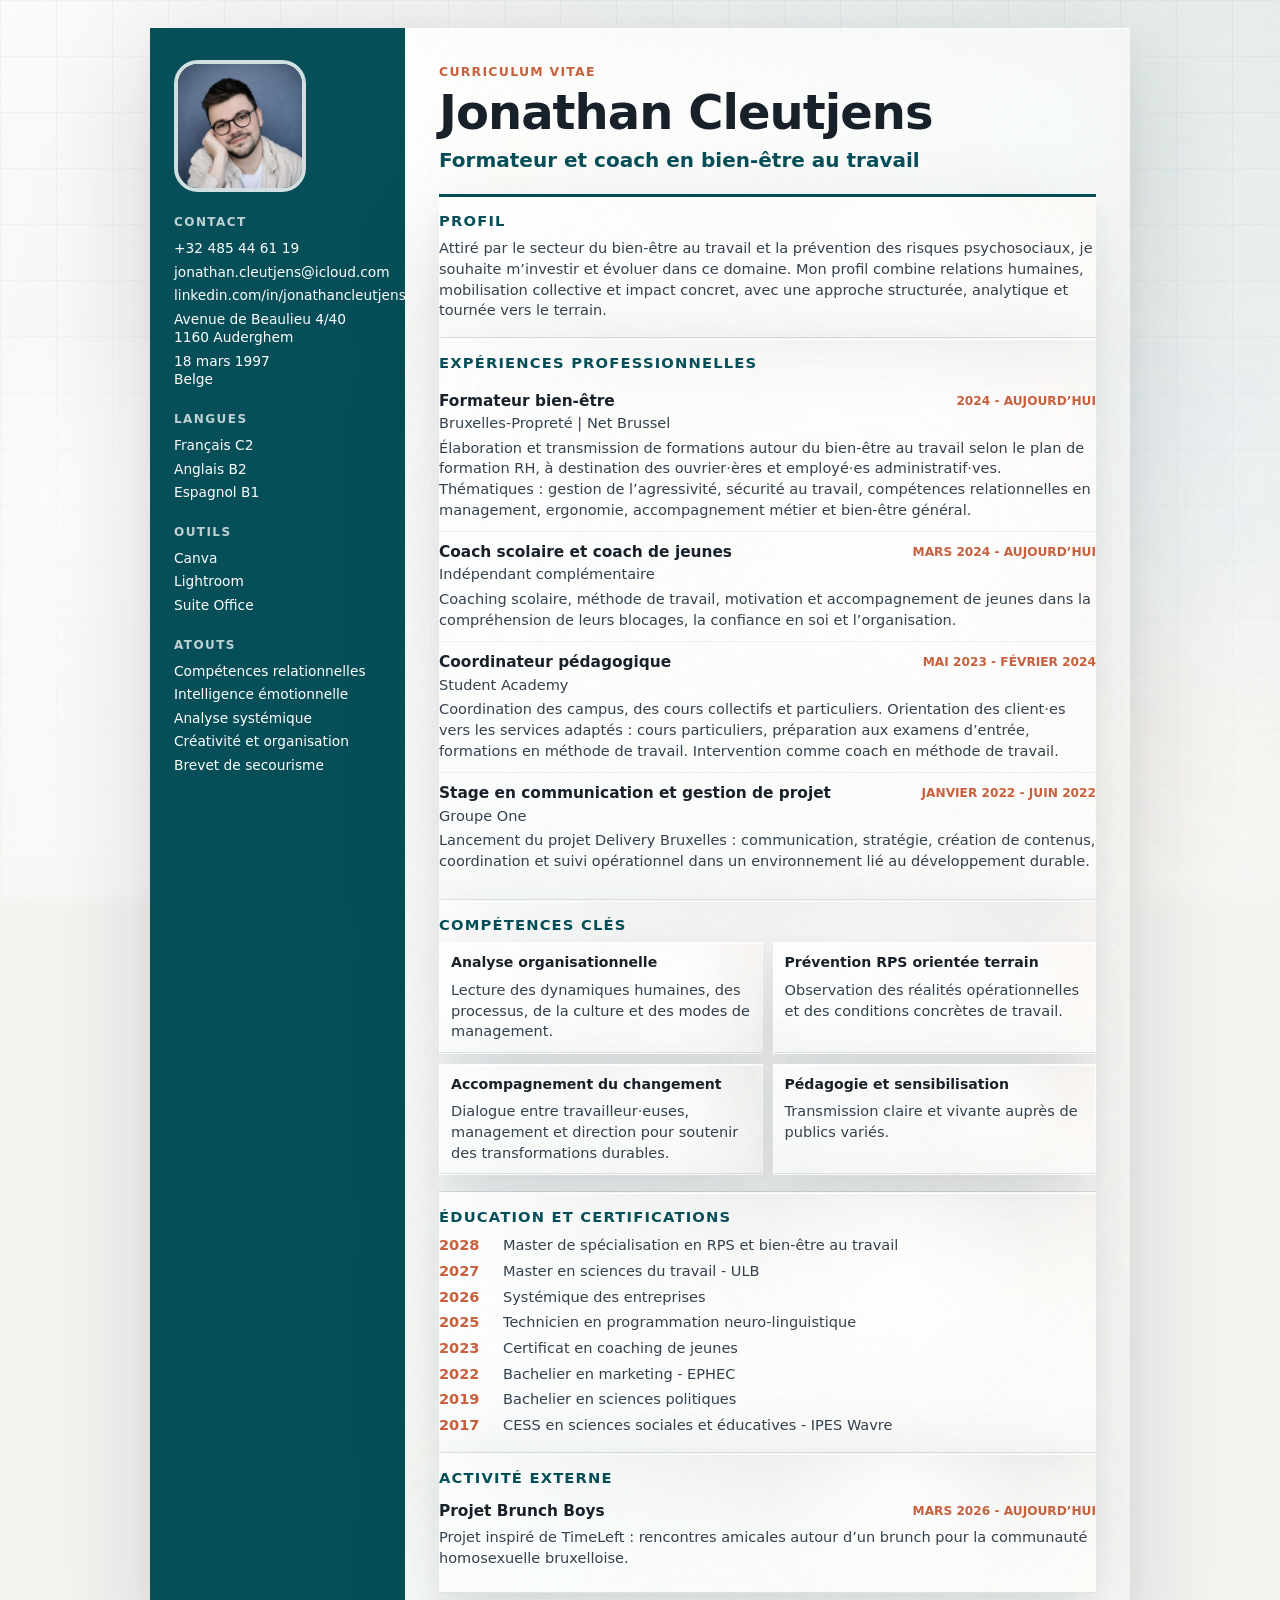
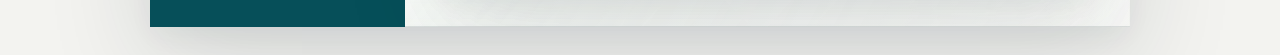
==== commit 99494ba6: "V3" ====
--- a/cv.html
+++ b/cv.html
@@ -28,7 +28,7 @@
           <h2>Outils</h2>
           <p>Canva</p>
           <p>Lightroom</p>
-          <p>Office Suite</p>
+          <p>Suite Office</p>
         </section>
         <section>
           <h2>Atouts</h2>
@@ -51,8 +51,8 @@
           <h2>Profil</h2>
           <p>
             Attiré par le secteur du bien-être au travail et la prévention des risques psychosociaux, je souhaite
-            m’investir et évoluer dans ce domaine. Profil orienté relations humaines, mobilisation collective et impact
-            positif, avec une approche structurée, analytique et tournée vers le terrain.
+            m’investir et évoluer dans ce domaine. Mon profil combine relations humaines, mobilisation collective et
+            impact concret, avec une approche structurée, analytique et tournée vers le terrain.
           </p>
         </section>
 
@@ -66,8 +66,8 @@
             <span>2024 - aujourd’hui</span>
             <p>
               Élaboration et transmission de formations autour du bien-être au travail selon le plan de formation RH, à
-              destination des ouvrier·ères et administrateur·trices. Thématiques : gestion de l’agressivité, sécurité au
-              travail, soft skills en management, ergonomie, accompagnement métier et bien-être général.
+              destination des ouvrier·ères et employé·es administratif·ves. Thématiques : gestion de l’agressivité,
+              sécurité au travail, compétences relationnelles en management, ergonomie, accompagnement métier et bien-être général.
             </p>
           </article>
           <article class="cv-item">
@@ -123,7 +123,7 @@
             </article>
             <article>
               <h3>Pédagogie et sensibilisation</h3>
-              <p>Transmission accessible et engageante auprès de publics variés.</p>
+              <p>Transmission claire et vivante auprès de publics variés.</p>
             </article>
           </div>
         </section>
@@ -134,7 +134,7 @@
             <p><strong>2028</strong> Master de spécialisation en RPS et bien-être au travail</p>
             <p><strong>2027</strong> Master en sciences du travail - ULB</p>
             <p><strong>2026</strong> Systémique des entreprises</p>
-            <p><strong>2025</strong> Technicien en programmation neurolinguistique</p>
+            <p><strong>2025</strong> Technicien en programmation neuro-linguistique</p>
             <p><strong>2023</strong> Certificat en coaching de jeunes</p>
             <p><strong>2022</strong> Bachelier en marketing - EPHEC</p>
             <p><strong>2019</strong> Bachelier en sciences politiques</p>
--- a/styles.css
+++ b/styles.css
@@ -108,46 +108,63 @@
 
 .hero-visual {
   position: relative;
-  min-height: 520px;
-  overflow: hidden;
-  background: #e7ddd0;
-  border: 1px solid rgba(255, 255, 255, 0.62);
-  border-radius: 20px;
-  box-shadow: var(--shadow);
+  display: grid;
+  gap: 22px;
+  align-content: start;
+  min-height: auto;
+  overflow: visible;
 }
 
 .hero-visual::after {
   position: absolute;
   content: "";
-  inset: 0;
-  background:
-    linear-gradient(180deg, rgba(31, 41, 51, 0.02) 35%, rgba(31, 41, 51, 0.22) 100%),
-    linear-gradient(135deg, rgba(18, 109, 120, 0.06), transparent 42%);
+  top: 8%;
+  right: -8%;
+  z-index: -1;
+  width: 42%;
+  aspect-ratio: 1;
+  background: rgba(194, 204, 195, 0.42);
+  border-radius: 50%;
+  filter: blur(1px);
   pointer-events: none;
 }
 
 .profile-photo {
-  position: absolute;
-  inset: 0;
+  position: relative;
   width: 100%;
-  height: 100%;
+  aspect-ratio: 0.96;
+  height: auto;
   object-fit: cover;
   object-position: 50% 42%;
+  background: #dfe7e8;
+  border: 8px solid rgba(248, 244, 237, 0.95);
+  border-radius: 44% 56% 48% 52% / 42% 46% 54% 58%;
+  box-shadow:
+    0 0 0 2px rgba(14, 79, 85, 0.78),
+    0 0 0 12px rgba(213, 155, 86, 0.2),
+    0 34px 90px rgba(31, 41, 51, 0.18);
 }
 
 .signal-card {
-  position: absolute;
+  position: relative;
   z-index: 1;
-  right: 24px;
-  bottom: 24px;
-  left: 24px;
+  width: min(92%, 440px);
+  margin: -4px auto 0;
   display: grid;
   gap: 4px;
-  padding: 20px;
-  background: rgba(255, 250, 243, 0.9);
-  border: 1px solid rgba(255, 255, 255, 0.58);
-  border-radius: 16px;
-  box-shadow: 0 20px 50px rgba(31, 41, 51, 0.14);
+  padding: 20px 24px;
+  color: var(--ink);
+  text-align: center;
+  background: rgba(255, 250, 243, 0.84);
+  border: 1px solid rgba(14, 79, 85, 0.2);
+  border-radius: 999px;
+  box-shadow: 0 20px 54px rgba(31, 41, 51, 0.1);
+}
+
+.signal-card strong {
+  font-family: Georgia, "Times New Roman", serif;
+  font-size: clamp(1.05rem, 1.6vw, 1.35rem);
+  line-height: 1.28;
 }
 
 .signal-card span,
@@ -1747,24 +1764,34 @@
   position: relative;
   display: grid;
   gap: 14px;
-  padding-left: 22px;
+  padding-left: 40px;
 }
 
 .education-timeline::before {
   position: absolute;
-  top: 12px;
-  bottom: 12px;
-  left: 6px;
+  top: 30px;
+  bottom: 30px;
+  left: 16px;
   width: 2px;
   content: "";
-  background: var(--line);
+  background:
+    linear-gradient(
+      180deg,
+      rgba(14, 79, 85, 0),
+      rgba(14, 79, 85, 0.38) 8%,
+      rgba(14, 79, 85, 0.38) 92%,
+      rgba(14, 79, 85, 0)
+    );
+  border-radius: 999px;
+  box-shadow: 0 0 18px rgba(14, 79, 85, 0.12);
 }
 
 .education-timeline article {
   position: relative;
   display: grid;
-  grid-template-columns: minmax(96px, 0.34fr) 1fr;
-  gap: 18px;
+  grid-template-columns: 52px minmax(96px, 0.3fr) 1fr;
+  gap: 16px;
+  align-items: center;
   padding: 18px 20px;
   background: rgba(255, 250, 243, 0.9);
   border: 1px solid var(--line);
@@ -1774,15 +1801,39 @@
 
 .education-timeline article::before {
   position: absolute;
-  top: 24px;
-  left: -22px;
-  width: 12px;
-  height: 12px;
+  top: 50%;
+  left: -32px;
+  width: 16px;
+  height: 16px;
   content: "";
-  background: var(--accent);
-  border: 3px solid var(--bg);
+  background:
+    radial-gradient(circle at 35% 30%, rgba(255, 255, 255, 0.96), rgba(255, 255, 255, 0.18) 42%),
+    var(--accent);
+  border: 4px solid rgba(255, 255, 255, 0.9);
   border-radius: 50%;
-  box-shadow: 0 0 0 1px var(--accent);
+  box-shadow:
+    0 0 0 1px rgba(14, 79, 85, 0.72),
+    0 8px 22px rgba(14, 79, 85, 0.18);
+  transform: translateY(-50%);
+}
+
+.education-icon {
+  display: grid;
+  place-items: center;
+  width: 44px;
+  aspect-ratio: 1;
+  color: var(--accent);
+  font-size: 0.76rem;
+  font-weight: 850;
+  letter-spacing: 0.02em;
+  background:
+    radial-gradient(circle at 28% 22%, rgba(255, 255, 255, 0.96), transparent 42%),
+    linear-gradient(145deg, rgba(224, 242, 247, 0.84), rgba(255, 250, 243, 0.46));
+  border: 1px solid rgba(14, 79, 85, 0.18);
+  border-radius: 50%;
+  box-shadow:
+    inset 0 1px 8px rgba(255, 255, 255, 0.68),
+    0 12px 24px rgba(23, 34, 45, 0.08);
 }
 
 .education-timeline span {
@@ -1800,6 +1851,224 @@
 
 .education-timeline p {
   margin-bottom: 0;
+}
+
+.goals-board {
+  display: grid;
+  grid-template-columns: 1fr;
+  gap: clamp(22px, 4vw, 42px);
+  align-items: start;
+  margin: clamp(20px, 5vw, 58px) 0 clamp(34px, 7vw, 76px);
+  padding-top: clamp(24px, 4vw, 44px);
+  border-top: 1px solid var(--line);
+}
+
+.goals-board .section-heading {
+  display: grid;
+  grid-template-columns: minmax(0, 640px) auto;
+  gap: 18px;
+  align-items: end;
+  max-width: none;
+}
+
+.reminders-grid {
+  display: grid;
+  grid-template-columns: repeat(2, minmax(380px, 1fr));
+  gap: clamp(18px, 3vw, 28px);
+}
+
+.previous-goals-button,
+.dialog-close {
+  justify-self: end;
+  padding: 12px 18px;
+  color: var(--accent-strong);
+  background:
+    linear-gradient(135deg, rgba(255, 255, 255, 0.74), rgba(255, 255, 255, 0.32)),
+    rgba(246, 251, 247, 0.42);
+  border: 1px solid rgba(255, 255, 255, 0.78);
+  border-radius: 999px;
+  box-shadow:
+    0 16px 34px rgba(23, 34, 45, 0.09),
+    inset 0 1px 0 rgba(255, 255, 255, 0.88);
+  font: inherit;
+  font-size: 0.92rem;
+  font-weight: 850;
+  cursor: pointer;
+  backdrop-filter: blur(20px) saturate(165%);
+  -webkit-backdrop-filter: blur(20px) saturate(165%);
+}
+
+.goals-dialog {
+  width: min(760px, calc(100% - 32px));
+  padding: 0;
+  color: var(--ink);
+  overflow: visible;
+  background: transparent !important;
+  border: 0;
+  border-radius: 34px;
+  outline: 0;
+  box-shadow: none !important;
+}
+
+.goals-dialog::backdrop {
+  background: rgba(20, 28, 34, 0.32);
+  backdrop-filter: blur(14px);
+  -webkit-backdrop-filter: blur(14px);
+}
+
+.goals-dialog-panel {
+  padding: clamp(18px, 3vw, 28px);
+  background:
+    linear-gradient(145deg, rgba(255, 255, 255, 0.72), rgba(255, 255, 255, 0.34)),
+    rgba(246, 251, 247, 0.62);
+  border: 1px solid rgba(255, 255, 255, 0.76);
+  border-radius: 30px;
+  background-clip: padding-box;
+  box-shadow:
+    0 34px 90px rgba(23, 34, 45, 0.22),
+    inset 0 1px 0 rgba(255, 255, 255, 0.9);
+  backdrop-filter: blur(28px) saturate(170%);
+  -webkit-backdrop-filter: blur(28px) saturate(170%);
+}
+
+.goals-dialog-header {
+  display: grid;
+  grid-template-columns: 1fr auto;
+  gap: 18px;
+  align-items: start;
+  margin-bottom: 22px;
+}
+
+.goals-dialog-header h2 {
+  max-width: 520px;
+  font-size: clamp(1.8rem, 4vw, 3.2rem);
+}
+
+.previous-reminders-grid {
+  grid-template-columns: minmax(0, 1fr);
+}
+
+.reminder-card {
+  overflow: hidden;
+  background:
+    linear-gradient(180deg, rgba(255, 255, 255, 0.72), rgba(255, 250, 243, 0.88)),
+    rgba(255, 250, 243, 0.92);
+  border: 1px solid rgba(203, 190, 174, 0.82);
+  border-radius: 26px;
+  box-shadow:
+    0 28px 70px rgba(23, 34, 45, 0.07),
+    inset 0 1px 0 rgba(255, 255, 255, 0.84);
+}
+
+.reminder-card-header {
+  display: grid;
+  gap: 8px;
+  padding: 22px 24px 18px;
+  background:
+    radial-gradient(circle at 88% 22%, rgba(14, 79, 85, 0.14), transparent 34%),
+    linear-gradient(135deg, rgba(234, 238, 230, 0.82), rgba(255, 250, 243, 0.92));
+  border-bottom: 1px solid rgba(203, 190, 174, 0.62);
+}
+
+.reminder-card:nth-child(2) .reminder-card-header {
+  background:
+    radial-gradient(circle at 88% 22%, rgba(194, 93, 68, 0.15), transparent 34%),
+    linear-gradient(135deg, rgba(241, 222, 210, 0.66), rgba(255, 250, 243, 0.92));
+}
+
+.reminder-card-header span {
+  color: var(--warm);
+  font-size: 0.76rem;
+  font-weight: 850;
+  letter-spacing: 0.13em;
+  text-transform: uppercase;
+}
+
+.reminder-card-header strong {
+  color: var(--ink);
+  font-size: clamp(1.18rem, 1.55vw, 1.72rem);
+  line-height: 1.12;
+}
+
+.reminder-list {
+  display: grid;
+  margin: 0;
+  padding: 0;
+  list-style: none;
+}
+
+.reminder-list li {
+  display: grid;
+  grid-template-columns: 24px 1fr;
+  gap: 12px;
+  padding: 16px 22px 14px;
+}
+
+.reminder-list li + li {
+  border-top: 1px solid rgba(203, 190, 174, 0.54);
+}
+
+.reminder-list li.is-done {
+  background:
+    radial-gradient(circle at 12% 24%, rgba(255, 255, 255, 0.62), transparent 42%),
+    linear-gradient(135deg, rgba(219, 238, 229, 0.42), rgba(255, 255, 255, 0.18));
+}
+
+.reminder-check {
+  width: 20px;
+  height: 20px;
+  margin-top: 2px;
+  border: 2px solid rgba(14, 79, 85, 0.66);
+  border-radius: 50%;
+  box-shadow: inset 0 0 0 3px rgba(255, 250, 243, 0.9);
+}
+
+.reminder-list li.is-done .reminder-check {
+  position: relative;
+  background: linear-gradient(135deg, rgba(92, 143, 128, 0.98), rgba(122, 170, 150, 0.9));
+  border-color: rgba(255, 255, 255, 0.88);
+  box-shadow:
+    0 0 0 1px rgba(73, 119, 108, 0.28),
+    inset 0 1px 0 rgba(255, 255, 255, 0.65);
+}
+
+.reminder-list li.is-done .reminder-check::after {
+  position: absolute;
+  top: 2px;
+  left: 5px;
+  width: 6px;
+  height: 10px;
+  content: "";
+  border: solid #fff;
+  border-width: 0 2px 2px 0;
+  transform: rotate(45deg);
+}
+
+.reminder-list p {
+  margin: 0;
+  color: var(--ink);
+  font-size: 0.98rem;
+  font-weight: 760;
+  line-height: 1.35;
+}
+
+.reminder-list small {
+  display: block;
+  min-height: 28px;
+  margin-top: 8px;
+  padding-top: 8px;
+  color: #87908d;
+  border-top: 1px dashed rgba(76, 91, 89, 0.2);
+  font-size: 0.86rem;
+  line-height: 1.4;
+}
+
+.reminder-list li.is-done p {
+  color: rgba(21, 34, 45, 0.78);
+}
+
+.reminder-list li.is-done small {
+  color: rgba(76, 91, 89, 0.72);
 }
 
 .vision-invite {
@@ -1906,6 +2175,10 @@
 }
 
 @media (max-width: 860px) {
+  .vision-page {
+    overflow-x: hidden;
+  }
+
   .topbar {
     position: static;
     align-items: flex-start;
@@ -1922,6 +2195,7 @@
   .vision-hero,
   .split-section,
   .vision-invite,
+  .goals-board,
   .snapshot {
     grid-template-columns: 1fr;
   }
@@ -1931,8 +2205,23 @@
   }
 
   .hero-visual {
-    min-height: 360px;
     order: -1;
+    width: min(100%, 520px);
+    margin: 0 auto 22px;
+  }
+
+  .profile-photo {
+    aspect-ratio: 1;
+    border-width: 6px;
+    box-shadow:
+      0 0 0 2px rgba(14, 79, 85, 0.78),
+      0 0 0 9px rgba(213, 155, 86, 0.19),
+      0 26px 70px rgba(31, 41, 51, 0.16);
+  }
+
+  .signal-card {
+    width: min(94%, 430px);
+    padding: 16px 20px;
   }
 
   .story-intro-panel,
@@ -1951,14 +2240,62 @@
     min-height: 220px;
   }
 
+  .reminders-grid {
+    grid-template-columns: 1fr;
+  }
+
   .vision-editorial-hero {
     min-height: auto;
     text-align: left;
   }
 
+  .vision-editorial-hero::after {
+    position: absolute;
+    right: -62px;
+    bottom: 8%;
+    width: 190px;
+    height: 190px;
+    content: "";
+    background: rgba(218, 226, 229, 0.46);
+    border-radius: 44% 56% 48% 52%;
+    transform: rotate(-18deg);
+  }
+
   .vision-editorial-hero h1,
   .vision-editorial-hero p:not(.vision-label) {
     margin-left: 0;
+  }
+
+  .vision-geometry span:nth-child(1) {
+    top: 6%;
+    left: -42px;
+    width: 180px;
+  }
+
+  .vision-geometry span:nth-child(2) {
+    right: -86px;
+    bottom: 18%;
+    width: 240px;
+    height: 118px;
+  }
+
+  .vision-geometry span:nth-child(3) {
+    top: 18%;
+    right: -30px;
+    width: 120px;
+    height: 220px;
+  }
+
+  .vision-prologue,
+  .vision-closing {
+    width: min(100%, 720px);
+  }
+
+  .vision-prologue::before,
+  .vision-closing::before {
+    left: auto;
+    right: -76px;
+    opacity: 0.72;
   }
 
   .vision-chapter,
@@ -1979,48 +2316,271 @@
     grid-row: auto;
   }
 
+  .vision-chapter {
+    padding: clamp(74px, 14vw, 118px) 0;
+  }
+
+  .vision-chapter::before {
+    top: 78px;
+    right: -88px;
+    width: 210px;
+    height: 210px;
+    opacity: 0.72;
+    transform: none;
+  }
+
+  .vision-chapter.reverse::before {
+    left: -96px;
+  }
+
   .vision-chapter-heading {
     position: static;
+    max-width: 92%;
+  }
+
+  .vision-chapter:nth-of-type(odd) .vision-chapter-heading {
+    margin-left: auto;
+    text-align: right;
+  }
+
+  .vision-chapter:nth-of-type(even) .vision-chapter-heading {
+    margin-right: auto;
+  }
+
+  .vision-chapter-body {
+    max-width: 92%;
+    padding: 24px;
+    background: rgba(255, 252, 247, 0.52);
+    border: 1px solid rgba(76, 91, 89, 0.12);
+    border-radius: 30px;
+    box-shadow: 0 24px 70px rgba(23, 34, 45, 0.055);
+  }
+
+  .vision-chapter:nth-of-type(odd) .vision-chapter-body {
+    margin-left: auto;
+    transform: translateX(8px);
+  }
+
+  .vision-chapter:nth-of-type(even) .vision-chapter-body {
+    margin-right: auto;
+    transform: translateX(-8px);
+  }
+
+  .vision-chapter-body::before {
+    top: -18px;
+    left: 28px;
+    width: 54px;
+  }
+
+  .vision-chapter:nth-of-type(odd) .vision-chapter-body::before {
+    right: 28px;
+    left: auto;
   }
 
   .vision-list {
     grid-template-columns: 1fr;
   }
 
+  .vision-list li:nth-child(odd) {
+    width: 92%;
+    margin-right: auto;
+  }
+
+  .vision-list li:nth-child(even) {
+    width: 92%;
+    margin-left: auto;
+  }
+
   .vision-fragments {
     grid-template-columns: 1fr;
   }
 
+  .vision-fragments span {
+    min-height: 132px;
+  }
+
+  .vision-fragments span:nth-child(odd) {
+    width: 92%;
+    margin-right: auto;
+  }
+
+  .vision-fragments span:nth-child(even) {
+    width: 92%;
+    margin-left: auto;
+  }
+
   .vision-manifesto {
     margin: clamp(54px, 9vw, 90px) auto;
+    border-radius: 26px;
+    transform: rotate(-1deg);
+  }
+
+  .vision-manifesto:nth-of-type(even) {
+    transform: rotate(1deg);
   }
 
   .vision-mindmap {
-    grid-template-columns: repeat(2, minmax(0, 1fr));
-    min-height: auto;
-    margin: 0 auto clamp(54px, 9vw, 90px);
+    display: block;
+    width: min(100%, 430px);
+    min-height: 660px;
+    margin: clamp(18px, 5vw, 34px) auto clamp(64px, 12vw, 110px);
+    padding: 0;
   }
 
   .vision-mindmap::before,
   .vision-mindmap::after {
-    display: none;
+    display: block;
+    pointer-events: none;
+  }
+
+  .vision-mindmap::before {
+    inset: 96px 28px 84px;
+    border: 1px solid rgba(76, 91, 89, 0.16);
+    border-radius: 50%;
+  }
+
+  .vision-mindmap::after {
+    top: 50%;
+    left: 50%;
+    width: min(82vw, 360px);
+    height: min(82vw, 360px);
+    background:
+      radial-gradient(circle, transparent 48%, rgba(76, 91, 89, 0.13) 49%, transparent 50%),
+      radial-gradient(circle, transparent 66%, rgba(76, 91, 89, 0.1) 67%, transparent 68%);
+    transform: translate(-50%, -50%);
   }
 
   .vision-mindmap span,
   .vision-mindmap strong {
-    grid-column: auto !important;
-    grid-row: auto !important;
-    transform: none !important;
+    position: absolute;
+    min-height: auto;
+    padding: 12px 16px;
+    border-radius: 999px;
+    box-shadow: 0 18px 48px rgba(23, 34, 45, 0.07);
   }
 
   .vision-mindmap strong {
-    grid-column: 1 / -1 !important;
-    min-height: 96px;
-    border-radius: 28px;
+    top: 50%;
+    left: 50%;
+    z-index: 2;
+    width: 172px;
+    height: 172px;
+    min-height: 172px;
+    padding: 22px;
+    border-radius: 50%;
+    transform: translate(-50%, -50%) !important;
+  }
+
+  .vision-mindmap strong::before,
+  .vision-mindmap strong::after {
+    position: absolute;
+    content: "";
+    pointer-events: none;
+    border: 1px solid rgba(248, 244, 237, 0.28);
+    border-radius: 50%;
+  }
+
+  .vision-mindmap strong::before {
+    inset: -26px;
+  }
+
+  .vision-mindmap strong::after {
+    inset: -58px;
+    opacity: 0.55;
+  }
+
+  .vision-mindmap span:nth-child(1) {
+    top: 26px;
+    left: 8px;
+    width: 178px;
+    transform: rotate(-6deg) !important;
+  }
+
+  .vision-mindmap span:nth-child(2) {
+    top: 42px;
+    right: 4px;
+    width: 132px;
+    transform: rotate(5deg) !important;
+  }
+
+  .vision-mindmap span:nth-child(3) {
+    top: 132px;
+    left: 48px;
+    width: 128px;
+    transform: rotate(4deg) !important;
+  }
+
+  .vision-mindmap span:nth-child(4) {
+    top: 150px;
+    right: 28px;
+    width: 112px;
+    transform: rotate(-4deg) !important;
+  }
+
+  .vision-mindmap span:nth-child(5) {
+    top: 248px;
+    left: 0;
+    width: 116px;
+    transform: rotate(-8deg) !important;
+  }
+
+  .vision-mindmap span:nth-child(7) {
+    right: 0;
+    bottom: 244px;
+    width: 148px;
+    transform: rotate(7deg) !important;
+  }
+
+  .vision-mindmap span:nth-child(8) {
+    bottom: 148px;
+    left: 2px;
+    width: 134px;
+    transform: rotate(5deg) !important;
+  }
+
+  .vision-mindmap span:nth-child(9) {
+    right: 34px;
+    bottom: 136px;
+    width: 112px;
+    transform: rotate(-5deg) !important;
+  }
+
+  .vision-mindmap span:nth-child(10) {
+    bottom: 42px;
+    left: 42px;
+    width: 118px;
+    transform: rotate(-3deg) !important;
+  }
+
+  .vision-mindmap span:nth-child(11) {
+    right: 2px;
+    bottom: 40px;
+    width: 154px;
+    transform: rotate(4deg) !important;
   }
 
   .vision-small-lines {
     grid-template-columns: 1fr;
+  }
+
+  .vision-small-lines span:nth-child(odd) {
+    width: 92%;
+    margin-right: auto;
+  }
+
+  .vision-small-lines span:nth-child(even) {
+    width: 92%;
+    margin-left: auto;
+  }
+
+  .vision-tension div:nth-child(1) {
+    width: 92%;
+    margin-right: auto;
+  }
+
+  .vision-tension div:nth-child(2) {
+    width: 92%;
+    margin-left: auto;
   }
 
   .book-callout a {
@@ -2047,6 +2607,27 @@
     width: min(100% - 28px, 1180px);
   }
 
+  .vision-chapter-heading,
+  .vision-chapter-body {
+    max-width: 94%;
+  }
+
+  .vision-chapter:nth-of-type(odd) .vision-chapter-body {
+    transform: translateX(5px);
+  }
+
+  .vision-chapter:nth-of-type(even) .vision-chapter-body {
+    transform: translateX(-5px);
+  }
+
+  .vision-manifesto {
+    transform: rotate(-0.6deg);
+  }
+
+  .vision-manifesto:nth-of-type(even) {
+    transform: rotate(0.6deg);
+  }
+
   .nav-links {
     overflow-x: auto;
     justify-content: flex-start;
@@ -2103,6 +2684,965 @@
 
   .cv-main {
     padding: 24px;
+  }
+}
+
+/* Liquid Glass visual layer */
+:root {
+  --glass-surface: rgba(255, 255, 255, 0.42);
+  --glass-surface-strong: rgba(255, 255, 255, 0.62);
+  --glass-tint: rgba(244, 250, 247, 0.52);
+  --glass-border: rgba(255, 255, 255, 0.72);
+  --glass-line: rgba(76, 91, 89, 0.16);
+  --glass-shadow: 0 28px 90px rgba(23, 34, 45, 0.12);
+  --glass-inner: inset 0 1px 0 rgba(255, 255, 255, 0.88), inset 0 -1px 0 rgba(76, 91, 89, 0.08);
+}
+
+body {
+  min-height: 100vh;
+  background:
+    linear-gradient(120deg, rgba(235, 244, 239, 0.88), rgba(255, 250, 243, 0.72) 42%, rgba(241, 229, 219, 0.86)),
+    linear-gradient(180deg, #fbf8f3 0%, #edf4ee 52%, #fbf5ed 100%);
+  background-attachment: fixed;
+}
+
+body::before {
+  position: fixed;
+  inset: 0;
+  z-index: -2;
+  pointer-events: none;
+  content: "";
+  background-image:
+    linear-gradient(rgba(14, 79, 85, 0.045) 1px, transparent 1px),
+    linear-gradient(90deg, rgba(14, 79, 85, 0.045) 1px, transparent 1px),
+    linear-gradient(135deg, rgba(255, 255, 255, 0.7), transparent 42%, rgba(205, 220, 213, 0.28));
+  background-size: 56px 56px, 56px 56px, 100% 100%;
+  mask-image: linear-gradient(180deg, #000 0%, rgba(0, 0, 0, 0.72) 65%, rgba(0, 0, 0, 0.46) 100%);
+}
+
+body::after {
+  position: fixed;
+  inset: auto 0 0;
+  z-index: -1;
+  height: 46vh;
+  pointer-events: none;
+  content: "";
+  background: linear-gradient(180deg, transparent, rgba(255, 255, 255, 0.36));
+}
+
+.topbar {
+  top: 14px;
+  width: min(1180px, calc(100% - 32px));
+  margin: 14px auto 0;
+  padding: 10px 12px;
+  background:
+    linear-gradient(135deg, rgba(255, 255, 255, 0.72), rgba(255, 255, 255, 0.34)),
+    rgba(255, 255, 255, 0.26);
+  border: 1px solid var(--glass-border);
+  border-radius: 999px;
+  box-shadow: var(--glass-shadow), var(--glass-inner);
+  backdrop-filter: blur(30px) saturate(175%);
+  -webkit-backdrop-filter: blur(30px) saturate(175%);
+  transition:
+    transform 360ms cubic-bezier(0.22, 1, 0.36, 1),
+    opacity 260ms ease,
+    box-shadow 260ms ease;
+}
+
+body.nav-hidden .topbar {
+  opacity: 0;
+  pointer-events: none;
+  transform: translateY(calc(-100% - 34px));
+}
+
+.brand {
+  padding: 5px 12px 5px 6px;
+  background: rgba(255, 255, 255, 0.28);
+  border: 1px solid rgba(255, 255, 255, 0.44);
+  border-radius: 999px;
+}
+
+.brand-photo {
+  border-radius: 50%;
+  box-shadow:
+    0 0 0 1px rgba(255, 255, 255, 0.84),
+    0 12px 26px rgba(23, 34, 45, 0.12);
+}
+
+.nav-links {
+  gap: 6px;
+  padding: 4px;
+  background: rgba(255, 255, 255, 0.22);
+  border: 1px solid rgba(255, 255, 255, 0.34);
+  border-radius: 999px;
+}
+
+.nav-links a {
+  padding: 9px 13px;
+  border-radius: 999px;
+  transition:
+    background 180ms ease,
+    color 180ms ease,
+    box-shadow 180ms ease;
+}
+
+.nav-links a:hover,
+.nav-links a[aria-current="page"] {
+  color: var(--accent-strong);
+  background: rgba(255, 255, 255, 0.58);
+  box-shadow: inset 0 1px 0 rgba(255, 255, 255, 0.75), 0 10px 22px rgba(23, 34, 45, 0.08);
+}
+
+.primary-action,
+.secondary-action,
+.vision-invite-copy a {
+  border-color: rgba(255, 255, 255, 0.64);
+  box-shadow:
+    0 18px 42px rgba(6, 79, 89, 0.18),
+    inset 0 1px 0 rgba(255, 255, 255, 0.45);
+}
+
+.secondary-action {
+  background: rgba(255, 255, 255, 0.32);
+  backdrop-filter: blur(18px) saturate(165%);
+  -webkit-backdrop-filter: blur(18px) saturate(165%);
+}
+
+.signal-card,
+.snapshot article,
+.skill-grid article,
+.timeline-item,
+.education-timeline article,
+.reminder-card,
+.vision-invite,
+.story-intro-panel p,
+.story-intro-panel strong,
+.story-question,
+.chapter-body,
+.book-callout,
+.vision-fragments span,
+.vision-small-lines span,
+.vision-list li,
+.vision-manifesto,
+.vision-tension div,
+.vision-closing-grid,
+.cv-document,
+.cv-section,
+.cv-grid article {
+  background:
+    linear-gradient(135deg, rgba(255, 255, 255, 0.68), rgba(255, 255, 255, 0.32)),
+    var(--glass-tint);
+  border-color: var(--glass-border);
+  box-shadow: var(--glass-shadow), var(--glass-inner);
+  backdrop-filter: blur(26px) saturate(165%);
+  -webkit-backdrop-filter: blur(26px) saturate(165%);
+}
+
+.story-intro-panel strong {
+  color: #f8fffd;
+  background:
+    linear-gradient(145deg, rgba(4, 77, 84, 0.86), rgba(32, 89, 112, 0.74)),
+    rgba(14, 79, 85, 0.7);
+  text-shadow: 0 2px 18px rgba(0, 0, 0, 0.18);
+}
+
+.story-question {
+  color: #f8fffd;
+  background:
+    linear-gradient(145deg, rgba(4, 77, 84, 0.88), rgba(32, 89, 112, 0.72)),
+    rgba(14, 79, 85, 0.72);
+}
+
+.story-question span {
+  color: rgba(248, 255, 253, 0.78);
+}
+
+.story-question p {
+  color: #f8fffd;
+  text-shadow: 0 2px 22px rgba(0, 0, 0, 0.16);
+}
+
+.vision-list li {
+  border-color: rgba(255, 255, 255, 0.72);
+  box-shadow:
+    0 14px 34px rgba(23, 34, 45, 0.08),
+    inset 0 1px 0 rgba(255, 255, 255, 0.82);
+}
+
+.vision-list li:nth-child(6n + 1) {
+  background:
+    linear-gradient(135deg, rgba(221, 237, 226, 0.82), rgba(255, 255, 255, 0.36)),
+    rgba(221, 237, 226, 0.56);
+}
+
+.vision-list li:nth-child(6n + 2) {
+  background:
+    linear-gradient(135deg, rgba(230, 220, 204, 0.82), rgba(255, 255, 255, 0.36)),
+    rgba(230, 220, 204, 0.56);
+}
+
+.vision-list li:nth-child(6n + 3) {
+  background:
+    linear-gradient(135deg, rgba(218, 232, 237, 0.82), rgba(255, 255, 255, 0.36)),
+    rgba(218, 232, 237, 0.56);
+}
+
+.vision-list li:nth-child(6n + 4) {
+  background:
+    linear-gradient(135deg, rgba(240, 221, 215, 0.82), rgba(255, 255, 255, 0.36)),
+    rgba(240, 221, 215, 0.56);
+}
+
+.vision-list li:nth-child(6n + 5) {
+  background:
+    linear-gradient(135deg, rgba(246, 235, 204, 0.82), rgba(255, 255, 255, 0.36)),
+    rgba(246, 235, 204, 0.56);
+}
+
+.vision-list li:nth-child(6n) {
+  background:
+    linear-gradient(135deg, rgba(218, 226, 244, 0.82), rgba(255, 255, 255, 0.36)),
+    rgba(218, 226, 244, 0.56);
+}
+
+#experience .timeline {
+  position: relative;
+  isolation: isolate;
+  gap: 18px;
+  max-width: 920px;
+  margin-top: clamp(24px, 4vw, 42px);
+}
+
+#experience .timeline::before {
+  position: absolute;
+  top: 40px;
+  bottom: 132px;
+  left: 38px;
+  z-index: 4;
+  width: 2px;
+  content: "";
+  background:
+    linear-gradient(
+      180deg,
+      rgba(14, 79, 85, 0.46),
+      rgba(14, 79, 85, 0.22) 58%,
+      rgba(14, 79, 85, 0.08)
+    );
+  border-radius: 999px;
+  box-shadow:
+    0 0 0 1px rgba(255, 255, 255, 0.58),
+    0 0 22px rgba(14, 79, 85, 0.16);
+}
+
+#experience .timeline-item {
+  isolation: isolate;
+  z-index: 1;
+  grid-template-columns: 34px 1fr;
+  gap: 20px;
+  padding: clamp(22px, 2.8vw, 30px);
+  overflow: visible;
+  background:
+    linear-gradient(145deg, rgba(255, 255, 255, 0.72), rgba(255, 255, 255, 0.34)),
+    rgba(246, 251, 247, 0.58);
+  border: 1px solid rgba(255, 255, 255, 0.76);
+  border-radius: 28px;
+  box-shadow:
+    0 22px 58px rgba(23, 34, 45, 0.08),
+    inset 0 1px 0 rgba(255, 255, 255, 0.9),
+    inset 0 -1px 0 rgba(76, 91, 89, 0.08);
+}
+
+#experience .timeline-item::before {
+  display: none;
+}
+
+#experience .timeline-dot {
+  position: relative;
+  z-index: 6;
+  width: 17px;
+  height: 17px;
+  margin-top: 2px;
+  background: rgba(14, 79, 85, 0.92);
+  border: 4px solid rgba(255, 255, 255, 0.92);
+  box-shadow:
+    0 0 0 1px rgba(14, 79, 85, 0.42),
+    0 10px 22px rgba(14, 79, 85, 0.18);
+}
+
+#experience .timeline-item h3 {
+  margin-top: 6px;
+}
+
+#experience .timeline-item p:not(.date) {
+  max-width: 760px;
+}
+
+.snapshot,
+.section,
+.story-lab,
+.vision-chapter,
+.vision-prologue,
+.vision-closing,
+.goals-board {
+  scroll-margin-top: 112px;
+}
+
+.profile-photo {
+  border-color: rgba(255, 255, 255, 0.82);
+  box-shadow:
+    0 0 0 2px rgba(255, 255, 255, 0.9),
+    0 0 0 12px rgba(14, 79, 85, 0.16),
+    0 34px 90px rgba(31, 41, 51, 0.16),
+    inset 0 1px 0 rgba(255, 255, 255, 0.7);
+}
+
+.reminder-card-header {
+  background:
+    linear-gradient(135deg, rgba(255, 255, 255, 0.68), rgba(234, 244, 238, 0.38)),
+    rgba(255, 255, 255, 0.32);
+}
+
+.reminder-card:nth-child(2) .reminder-card-header {
+  background:
+    linear-gradient(135deg, rgba(255, 255, 255, 0.68), rgba(245, 226, 214, 0.38)),
+    rgba(255, 255, 255, 0.32);
+}
+
+.vision-page .topbar {
+  background:
+    linear-gradient(135deg, rgba(255, 255, 255, 0.66), rgba(255, 255, 255, 0.28)),
+    rgba(248, 250, 246, 0.28);
+}
+
+@media (max-width: 860px) {
+  body {
+    padding-bottom: 98px;
+  }
+
+  .topbar {
+    position: fixed;
+    top: auto;
+    right: max(12px, env(safe-area-inset-right));
+    bottom: max(12px, env(safe-area-inset-bottom));
+    left: max(12px, env(safe-area-inset-left));
+    align-items: center;
+    flex-direction: row;
+    width: auto;
+    margin: 0;
+    padding: 8px;
+    border-radius: 30px;
+  }
+
+  body.nav-hidden .topbar {
+    transform: translateY(calc(100% + 34px));
+  }
+
+  .topbar .brand {
+    flex: 0 0 auto;
+    padding: 0;
+    background: transparent;
+    border: 0;
+  }
+
+  .topbar .brand span {
+    position: absolute;
+    width: 1px;
+    height: 1px;
+    overflow: hidden;
+    clip: rect(0 0 0 0);
+    white-space: nowrap;
+  }
+
+  .brand-photo {
+    width: 38px;
+    height: 38px;
+  }
+
+  .nav-links {
+    flex: 1;
+    justify-content: space-around;
+    width: auto;
+    overflow: visible;
+    padding: 2px;
+    background: transparent;
+    border: 0;
+  }
+
+  .nav-links a {
+    padding: 10px 12px;
+    font-size: 0.86rem;
+  }
+
+  .snapshot,
+  .section,
+  .story-lab,
+  .vision-chapter,
+  .vision-prologue,
+  .vision-closing,
+  .goals-board {
+    scroll-margin-top: 28px;
+  }
+
+  #experience .timeline-item {
+    grid-template-columns: 28px 1fr;
+    gap: 14px;
+    padding: 20px;
+    border-radius: 24px;
+  }
+
+  #experience .timeline::before {
+    top: 34px;
+    bottom: 118px;
+    left: 27px;
+  }
+
+  #experience .timeline-dot {
+    width: 15px;
+    height: 15px;
+  }
+
+  .goals-board .section-heading {
+    grid-template-columns: 1fr;
+  }
+
+  .previous-goals-button,
+  .dialog-close {
+    justify-self: start;
+  }
+
+  .goals-dialog {
+    width: min(100% - 20px, 520px);
+  }
+
+  .goals-dialog-header {
+    grid-template-columns: 1fr;
+  }
+
+  .goals-dialog-panel {
+    border-radius: 24px;
+  }
+
+  .education-timeline {
+    padding-left: 32px;
+  }
+
+  .education-timeline::before {
+    top: 26px;
+    bottom: 26px;
+    left: 13px;
+  }
+
+  .education-timeline article {
+    grid-template-columns: 42px 1fr;
+    gap: 8px 14px;
+    padding: 16px;
+  }
+
+  .education-timeline article::before {
+    left: -27px;
+    width: 14px;
+    height: 14px;
+    border-width: 3px;
+  }
+
+  .education-icon {
+    grid-row: 1 / span 2;
+    width: 38px;
+    font-size: 0.68rem;
+  }
+
+  .education-timeline article > span,
+  .education-timeline article > div:not(.education-icon) {
+    grid-column: 2;
+  }
+}
+
+/* Apple-like Liquid Glass refinement */
+:root {
+  --pointer-x: 50%;
+  --pointer-y: 24%;
+  --liquid-shift-x: 0px;
+  --liquid-shift-y: 0px;
+  --liquid-border: rgba(255, 255, 255, 0.86);
+  --liquid-shadow: 0 34px 100px rgba(22, 32, 43, 0.14), 0 10px 28px rgba(14, 79, 85, 0.06);
+  --liquid-edge: inset 0 1px 0 rgba(255, 255, 255, 0.94), inset 0 -1px 0 rgba(38, 63, 68, 0.12);
+}
+
+body {
+  background:
+    radial-gradient(circle at var(--pointer-x) var(--pointer-y), rgba(255, 255, 255, 0.72), transparent 22%),
+    radial-gradient(circle at 12% 18%, rgba(197, 221, 213, 0.55), transparent 32%),
+    radial-gradient(circle at 86% 24%, rgba(240, 214, 202, 0.5), transparent 30%),
+    radial-gradient(circle at 70% 88%, rgba(214, 226, 244, 0.42), transparent 34%),
+    linear-gradient(115deg, rgba(235, 244, 239, 0.92), rgba(255, 252, 246, 0.86) 38%, rgba(240, 230, 220, 0.88) 74%),
+    linear-gradient(180deg, #fbfaf6 0%, #eef6f1 48%, #fbf4ec 100%);
+  background-attachment: fixed;
+}
+
+body::before {
+  background-image:
+    linear-gradient(rgba(14, 79, 85, 0.038) 1px, transparent 1px),
+    linear-gradient(90deg, rgba(14, 79, 85, 0.038) 1px, transparent 1px),
+    linear-gradient(118deg, rgba(255, 255, 255, 0.82) 0%, transparent 28%, rgba(196, 218, 216, 0.24) 51%, transparent 72%, rgba(246, 226, 210, 0.32) 100%),
+    linear-gradient(28deg, transparent 12%, rgba(255, 255, 255, 0.58) 34%, transparent 56%, rgba(222, 232, 242, 0.24) 78%, transparent 100%);
+  background-position:
+    0 0,
+    0 0,
+    18% 22%,
+    76% 38%;
+  background-size:
+    56px 56px,
+    56px 56px,
+    150% 150%,
+    160% 160%;
+  animation: ambientLiquid 24s ease-in-out infinite alternate;
+}
+
+body::after {
+  height: 62vh;
+  background:
+    radial-gradient(ellipse at 22% 24%, rgba(255, 255, 255, 0.58), transparent 42%),
+    radial-gradient(ellipse at 78% 18%, rgba(222, 233, 246, 0.32), transparent 40%),
+    radial-gradient(ellipse at 66% 82%, rgba(247, 221, 203, 0.28), transparent 42%),
+    linear-gradient(180deg, transparent, rgba(255, 255, 255, 0.42));
+  filter: blur(10px);
+  opacity: 0.9;
+  animation: liquidBackdrop 18s ease-in-out infinite alternate;
+}
+
+.topbar,
+.signal-card,
+.snapshot article,
+.skill-grid article,
+.education-timeline article,
+.reminder-card,
+.timeline-item,
+.vision-invite,
+.story-intro-panel p,
+.story-intro-panel strong,
+.story-question,
+.chapter-body,
+.book-callout,
+.vision-fragments span,
+.vision-small-lines span,
+.vision-list li,
+.vision-manifesto,
+.vision-tension div,
+.vision-closing-grid,
+.cv-document,
+.cv-section,
+.cv-grid article,
+.previous-goals-button,
+.dialog-close,
+.goals-dialog-panel {
+  position: relative;
+  isolation: isolate;
+  overflow: hidden;
+  background:
+    radial-gradient(circle at var(--pointer-x) var(--pointer-y), rgba(255, 255, 255, 0.82), transparent 27%),
+    linear-gradient(132deg, rgba(255, 255, 255, 0.72), rgba(255, 255, 255, 0.28) 42%, rgba(255, 255, 255, 0.58) 100%),
+    linear-gradient(45deg, rgba(217, 236, 232, 0.26), rgba(246, 225, 213, 0.2));
+  border-color: var(--liquid-border);
+  box-shadow: var(--liquid-shadow), var(--liquid-edge);
+  backdrop-filter: blur(34px) saturate(190%) brightness(1.05);
+  -webkit-backdrop-filter: blur(34px) saturate(190%) brightness(1.05);
+  background-size: 140% 140%, 190% 190%, 100% 100%;
+  animation: liquidSurface 16s ease-in-out infinite alternate;
+}
+
+.topbar::after,
+.signal-card::after,
+.snapshot article::after,
+.skill-grid article::after,
+.education-timeline article::after,
+.reminder-card::after,
+.timeline-item::after,
+.vision-invite::after,
+.story-intro-panel p::after,
+.story-intro-panel strong::after,
+.story-question::after,
+.chapter-body::after,
+.book-callout::after,
+.vision-fragments span::after,
+.vision-small-lines span::after,
+.vision-list li::after,
+.vision-manifesto::after,
+.vision-tension div::after,
+.vision-closing-grid::after,
+.cv-document::after,
+.cv-section::after,
+.cv-grid article::after,
+.previous-goals-button::after,
+.dialog-close::after,
+.goals-dialog-panel::after {
+  position: absolute;
+  inset: 1px;
+  z-index: 0;
+  pointer-events: none;
+  content: "";
+  background:
+    linear-gradient(118deg, rgba(255, 255, 255, 0.66), transparent 24%, transparent 58%, rgba(255, 255, 255, 0.34)),
+    linear-gradient(22deg, transparent 16%, rgba(255, 255, 255, 0.22) 45%, transparent 68%);
+  border-radius: inherit;
+  mix-blend-mode: screen;
+  opacity: 0.64;
+  transform: translate3d(var(--liquid-shift-x), var(--liquid-shift-y), 0);
+  animation: liquidSheen 12s ease-in-out infinite alternate;
+}
+
+.topbar > *,
+.signal-card > *,
+.snapshot article > *,
+.skill-grid article > *,
+.education-timeline article > *,
+.reminder-card > *,
+.timeline-item > *,
+.vision-invite > *,
+.story-intro-panel p > *,
+.story-intro-panel strong > *,
+.story-question > *,
+.chapter-body > *,
+.book-callout > *,
+.vision-fragments span > *,
+.vision-small-lines span > *,
+.vision-list li > *,
+.vision-manifesto > *,
+.vision-tension div > *,
+.vision-closing-grid > *,
+.cv-document > *,
+.cv-section > *,
+.cv-grid article > *,
+.previous-goals-button > *,
+.dialog-close > *,
+.goals-dialog-panel > * {
+  position: relative;
+  z-index: 1;
+}
+
+.topbar {
+  border-width: 1px;
+  outline: 1px solid rgba(255, 255, 255, 0.42);
+  outline-offset: -3px;
+}
+
+.nav-links a[aria-current="page"],
+.nav-links a:hover {
+  background:
+    radial-gradient(circle at 24% 18%, rgba(255, 255, 255, 0.94), transparent 38%),
+    linear-gradient(135deg, rgba(255, 255, 255, 0.78), rgba(226, 243, 238, 0.38));
+  box-shadow:
+    0 12px 28px rgba(23, 34, 45, 0.1),
+    inset 0 1px 0 rgba(255, 255, 255, 0.94);
+}
+
+.primary-action,
+.secondary-action,
+.vision-invite-copy a {
+  background:
+    linear-gradient(135deg, rgba(7, 92, 101, 0.96), rgba(16, 124, 130, 0.78)),
+    rgba(14, 79, 85, 0.86);
+  border-color: rgba(255, 255, 255, 0.8);
+  box-shadow:
+    0 24px 58px rgba(6, 79, 89, 0.24),
+    inset 0 1px 0 rgba(255, 255, 255, 0.42),
+    inset 0 -1px 0 rgba(0, 0, 0, 0.12);
+  backdrop-filter: blur(26px) saturate(180%);
+  -webkit-backdrop-filter: blur(26px) saturate(180%);
+}
+
+.secondary-action {
+  color: var(--accent-strong);
+  background:
+    radial-gradient(circle at 24% 18%, rgba(255, 255, 255, 0.82), transparent 42%),
+    linear-gradient(135deg, rgba(255, 255, 255, 0.62), rgba(222, 238, 234, 0.34));
+}
+
+.vision-invite-copy a {
+  color: #14343a;
+  background:
+    radial-gradient(circle at 26% 18%, rgba(255, 255, 255, 0.84), transparent 44%),
+    linear-gradient(135deg, rgba(203, 225, 238, 0.92), rgba(221, 237, 231, 0.86));
+  border-color: rgba(255, 255, 255, 0.82);
+  box-shadow:
+    0 16px 42px rgba(23, 34, 45, 0.09),
+    inset 0 1px 0 rgba(255, 255, 255, 0.84);
+}
+
+.profile-photo {
+  box-shadow:
+    0 0 0 2px rgba(255, 255, 255, 0.94),
+    0 0 0 14px rgba(255, 255, 255, 0.24),
+    0 0 0 16px rgba(14, 79, 85, 0.14),
+    0 42px 110px rgba(31, 41, 51, 0.2);
+}
+
+.story-intro-panel strong,
+.story-question {
+  background:
+    radial-gradient(circle at var(--pointer-x) var(--pointer-y), rgba(255, 255, 255, 0.2), transparent 30%),
+    linear-gradient(145deg, rgba(4, 77, 84, 0.92), rgba(32, 89, 112, 0.78)),
+    rgba(14, 79, 85, 0.74);
+}
+
+.story-intro-panel strong::after,
+.story-question::after {
+  opacity: 0.2;
+}
+
+.vision-list li:nth-child(6n + 1),
+.vision-list li:nth-child(6n + 2),
+.vision-list li:nth-child(6n + 3),
+.vision-list li:nth-child(6n + 4),
+.vision-list li:nth-child(6n + 5),
+.vision-list li:nth-child(6n) {
+  backdrop-filter: blur(30px) saturate(180%);
+  -webkit-backdrop-filter: blur(30px) saturate(180%);
+}
+
+.vision-list li,
+.vision-fragments span,
+.vision-small-lines span {
+  text-shadow: 0 1px 0 rgba(255, 255, 255, 0.55);
+}
+
+.vision-list li::after,
+.vision-fragments span::after,
+.vision-small-lines span::after {
+  opacity: 0.28;
+}
+
+.reminder-card-header {
+  background:
+    radial-gradient(circle at var(--pointer-x) 0%, rgba(255, 255, 255, 0.7), transparent 34%),
+    linear-gradient(135deg, rgba(234, 244, 238, 0.7), rgba(255, 250, 243, 0.76));
+}
+
+.reminder-card:nth-child(2) .reminder-card-header {
+  background:
+    radial-gradient(circle at var(--pointer-x) 0%, rgba(255, 255, 255, 0.7), transparent 34%),
+    linear-gradient(135deg, rgba(245, 226, 214, 0.68), rgba(255, 250, 243, 0.76));
+}
+
+.snapshot article {
+  background:
+    radial-gradient(circle at 22% 12%, rgba(255, 255, 255, 0.88), transparent 44%),
+    linear-gradient(135deg, rgba(255, 255, 255, 0.62), rgba(255, 255, 255, 0.34)),
+    rgba(255, 255, 255, 0.42);
+  border-color: rgba(255, 255, 255, 0.86);
+  box-shadow:
+    0 22px 60px rgba(23, 34, 45, 0.08),
+    inset 0 1px 0 rgba(255, 255, 255, 0.95),
+    inset 0 -1px 0 rgba(76, 91, 89, 0.08);
+}
+
+.snapshot article::after {
+  opacity: 0.34;
+}
+
+.story-intro-panel strong,
+.story-question {
+  color: #14343a;
+  background:
+    radial-gradient(circle at 16% 12%, rgba(255, 255, 255, 0.54), transparent 46%),
+    linear-gradient(145deg, rgba(216, 232, 224, 0.9), rgba(207, 224, 232, 0.82)),
+    rgba(225, 237, 232, 0.72);
+  border: 1px solid rgba(255, 255, 255, 0.78);
+  box-shadow:
+    0 24px 70px rgba(23, 34, 45, 0.08),
+    inset 0 1px 0 rgba(255, 255, 255, 0.86);
+  backdrop-filter: none;
+  -webkit-backdrop-filter: none;
+  animation: none;
+}
+
+.story-question span {
+  color: rgba(20, 52, 58, 0.62);
+}
+
+.story-question p {
+  color: #14343a;
+}
+
+.story-intro-panel strong::after,
+.story-question::after {
+  display: none;
+}
+
+.highlight-card {
+  color: #14343a;
+  background:
+    linear-gradient(135deg, rgba(196, 223, 209, 0.92), rgba(221, 237, 231, 0.86));
+  border: 1px solid rgba(255, 255, 255, 0.7);
+  box-shadow: 0 20px 54px rgba(23, 34, 45, 0.08);
+}
+
+.highlight-card.warm {
+  color: #4a2b22;
+  background:
+    linear-gradient(135deg, rgba(245, 199, 175, 0.92), rgba(251, 225, 207, 0.86));
+}
+
+.dialogue-card {
+  color: #14343a;
+  background:
+    linear-gradient(135deg, rgba(203, 225, 238, 0.9), rgba(221, 237, 231, 0.82));
+  border: 1px solid rgba(255, 255, 255, 0.7);
+  box-shadow: 0 20px 54px rgba(23, 34, 45, 0.08);
+}
+
+.dialogue-card span {
+  color: rgba(20, 52, 58, 0.6);
+}
+
+.dialogue-card p {
+  color: #14343a;
+}
+
+.contrast-panel div {
+  background:
+    linear-gradient(135deg, rgba(255, 255, 255, 0.74), rgba(235, 241, 236, 0.62));
+  border-color: rgba(255, 255, 255, 0.76);
+  box-shadow: 0 18px 46px rgba(23, 34, 45, 0.06);
+}
+
+.contrast-panel div:last-child {
+  color: #14343a;
+  background:
+    linear-gradient(135deg, rgba(202, 226, 216, 0.9), rgba(212, 228, 238, 0.84));
+  border-color: rgba(255, 255, 255, 0.76);
+}
+
+.contrast-panel div:last-child span {
+  color: var(--warm);
+}
+
+.contrast-panel div:last-child p {
+  color: #14343a;
+}
+
+.book-callout a {
+  color: #14343a;
+  background:
+    radial-gradient(circle at 26% 18%, rgba(255, 255, 255, 0.82), transparent 44%),
+    linear-gradient(135deg, rgba(203, 225, 238, 0.92), rgba(221, 237, 231, 0.86));
+  border: 1px solid rgba(255, 255, 255, 0.8);
+  box-shadow:
+    0 16px 42px rgba(23, 34, 45, 0.09),
+    inset 0 1px 0 rgba(255, 255, 255, 0.84);
+}
+
+.closing-statement {
+  color: #14343a;
+  background:
+    linear-gradient(135deg, rgba(245, 199, 175, 0.72), rgba(250, 230, 212, 0.78)),
+    rgba(255, 250, 243, 0.7);
+  border: 1px solid rgba(255, 255, 255, 0.72);
+  box-shadow: 0 22px 60px rgba(23, 34, 45, 0.07);
+}
+
+@keyframes ambientLiquid {
+  0% {
+    background-position: 0 0, 0 0, 0% 20%, 100% 30%;
+  }
+
+  100% {
+    background-position: 0 0, 0 0, 32% 8%, 68% 54%;
+  }
+}
+
+@keyframes liquidBackdrop {
+  0% {
+    transform: translate3d(-1.5%, 1%, 0) scale(1);
+  }
+
+  100% {
+    transform: translate3d(1.5%, -1.2%, 0) scale(1.04);
+  }
+}
+
+@keyframes liquidSurface {
+  0% {
+    background-position: 48% 20%, 0% 44%, 50% 50%;
+  }
+
+  100% {
+    background-position: 58% 38%, 100% 56%, 50% 50%;
+  }
+}
+
+@keyframes liquidSheen {
+  0% {
+    opacity: 0.45;
+    transform: translate3d(-2%, -1%, 0) skewX(-1deg);
+  }
+
+  100% {
+    opacity: 0.72;
+    transform: translate3d(2%, 1%, 0) skewX(1deg);
+  }
+}
+
+@media (prefers-reduced-motion: reduce) {
+  body::before,
+  body::after,
+  .topbar,
+  .signal-card,
+  .snapshot article,
+  .skill-grid article,
+  .education-timeline article,
+  .reminder-card,
+  .timeline-item,
+  .vision-invite,
+  .story-intro-panel p,
+  .story-intro-panel strong,
+  .story-question,
+  .chapter-body,
+  .book-callout,
+  .vision-fragments span,
+  .vision-small-lines span,
+  .vision-list li,
+  .vision-manifesto,
+  .vision-tension div,
+  .vision-closing-grid,
+  .cv-document,
+  .cv-section,
+  .cv-grid article,
+  .previous-goals-button,
+  .dialog-close,
+  .goals-dialog-panel,
+  .topbar::after,
+  .signal-card::after,
+  .snapshot article::after,
+  .skill-grid article::after,
+  .education-timeline article::after,
+  .reminder-card::after,
+  .timeline-item::after,
+  .vision-invite::after,
+  .story-intro-panel p::after,
+  .story-intro-panel strong::after,
+  .story-question::after,
+  .chapter-body::after,
+  .book-callout::after,
+  .vision-fragments span::after,
+  .vision-small-lines span::after,
+  .vision-list li::after,
+  .vision-manifesto::after,
+  .vision-tension div::after,
+  .vision-closing-grid::after,
+  .cv-document::after,
+  .cv-section::after,
+  .cv-grid article::after,
+  .previous-goals-button::after,
+  .dialog-close::after,
+  .goals-dialog-panel::after {
+    animation: none;
+  }
+}
+
+@media print {
+  body::before,
+  body::after {
+    display: none;
   }
 }
 
@@ -2203,3 +3743,364 @@
     gap: 6pt;
   }
 }
+
+/* Vision page: orbital mindmap and softer manifesto glass */
+.vision-manifesto,
+.vision-manifesto.vision-manifesto-long,
+.vision-manifesto.light {
+  overflow: hidden;
+  border-radius: clamp(28px, 3vw, 44px);
+}
+
+.vision-manifesto.vision-manifesto-long,
+.vision-manifesto.light {
+  background:
+    radial-gradient(circle at 20% 10%, rgba(255, 255, 255, 0.9), transparent 42%),
+    radial-gradient(circle at 86% 86%, rgba(215, 231, 237, 0.36), transparent 46%),
+    linear-gradient(135deg, rgba(255, 252, 247, 0.8), rgba(238, 246, 244, 0.64));
+  border: 1px solid rgba(255, 255, 255, 0.78);
+  box-shadow:
+    0 28px 90px rgba(30, 43, 50, 0.09),
+    inset 0 1px 0 rgba(255, 255, 255, 0.82),
+    inset 0 -18px 42px rgba(255, 255, 255, 0.22);
+}
+
+.vision-manifesto.light {
+  background:
+    radial-gradient(circle at 18% 18%, rgba(255, 255, 255, 0.82), transparent 42%),
+    linear-gradient(135deg, rgba(226, 239, 245, 0.68), rgba(242, 234, 223, 0.64));
+}
+
+.vision-manifesto.dark {
+  overflow: hidden;
+  color: #173a3f;
+  background:
+    radial-gradient(circle at 16% 14%, rgba(255, 255, 255, 0.72), transparent 42%),
+    linear-gradient(135deg, rgba(222, 240, 232, 0.9), rgba(226, 236, 246, 0.86));
+  border: 1px solid rgba(255, 255, 255, 0.82);
+  border-radius: clamp(28px, 3vw, 44px);
+  box-shadow:
+    0 30px 82px rgba(45, 60, 64, 0.1),
+    inset 0 1px 0 rgba(255, 255, 255, 0.82);
+  backdrop-filter: blur(18px) saturate(135%);
+  -webkit-backdrop-filter: blur(18px) saturate(135%);
+  animation: none;
+}
+
+.vision-manifesto.dark::after {
+  display: none;
+}
+
+.vision-manifesto.dark::before {
+  border-color: rgba(88, 118, 116, 0.16);
+}
+
+.vision-mindmap {
+  position: relative;
+  display: block;
+  width: min(100%, 980px);
+  min-height: 560px;
+  margin: clamp(-54px, -4vw, -22px) auto clamp(80px, 12vw, 150px);
+  padding: 0;
+  overflow: visible;
+}
+
+.vision-mindmap::before,
+.vision-mindmap::after {
+  position: absolute;
+  top: 50%;
+  left: 50%;
+  display: block;
+  content: "";
+  pointer-events: none;
+  background: none;
+  border-radius: 50%;
+  transform: translate(-50%, -50%);
+}
+
+.vision-mindmap::before {
+  width: min(78vw, 780px);
+  height: min(34vw, 350px);
+  border: 1px solid rgba(74, 94, 92, 0.13);
+}
+
+.vision-mindmap::after {
+  width: min(56vw, 570px);
+  height: min(25vw, 250px);
+  border: 1px solid rgba(74, 94, 92, 0.09);
+}
+
+.vision-mindmap strong {
+  position: absolute;
+  top: 50%;
+  left: 50%;
+  z-index: 4;
+  display: grid;
+  width: 172px;
+  height: 172px;
+  min-height: 0;
+  padding: 22px;
+  place-items: center;
+  color: #fffaf2;
+  background:
+    radial-gradient(circle at 30% 18%, rgba(255, 255, 255, 0.18), transparent 38%),
+    linear-gradient(145deg, #1c2c2c, #162121);
+  border: 1px solid rgba(255, 255, 255, 0.2);
+  border-radius: 50%;
+  box-shadow:
+    0 26px 60px rgba(22, 31, 33, 0.22),
+    inset 0 1px 0 rgba(255, 255, 255, 0.2);
+  font-family: Georgia, "Times New Roman", serif;
+  font-size: clamp(1.35rem, 2.2vw, 2.15rem);
+  font-weight: 500;
+  line-height: 1.02;
+  text-align: center;
+  transform: translate(-50%, -50%) !important;
+}
+
+.vision-mindmap strong::before,
+.vision-mindmap strong::after {
+  display: none;
+}
+
+.vision-mindmap .orbit-ring {
+  position: absolute;
+  top: 50%;
+  left: 50%;
+  z-index: 2;
+  border: 1px solid rgba(74, 94, 92, 0.12);
+  border-radius: 50%;
+  transform: translate(-50%, -50%) rotate(0deg);
+  transform-origin: center;
+  animation: orbitSpin 46s linear infinite;
+}
+
+.vision-mindmap .orbit-ring-outer {
+  width: min(78vw, 780px);
+  height: min(34vw, 350px);
+}
+
+.vision-mindmap .orbit-ring-inner {
+  width: min(56vw, 570px);
+  height: min(25vw, 250px);
+  animation-name: orbitSpinReverse;
+  animation-duration: 58s;
+}
+
+.vision-mindmap .planet {
+  position: absolute;
+  z-index: 3;
+  display: grid;
+  width: max-content;
+  min-width: 116px;
+  max-width: 240px;
+  min-height: 48px;
+  padding: 10px 20px;
+  place-items: center;
+  color: #27322f;
+  border: 1px solid rgba(76, 91, 89, 0.14);
+  border-radius: 999px;
+  font-size: 0.9rem;
+  font-weight: 760;
+  line-height: 1.15;
+  text-align: center;
+  box-shadow:
+    0 16px 48px rgba(28, 38, 40, 0.08),
+    inset 0 1px 0 rgba(255, 255, 255, 0.72);
+  backdrop-filter: blur(18px) saturate(135%);
+  -webkit-backdrop-filter: blur(18px) saturate(135%);
+  transform: translate(-50%, -50%) rotate(0deg);
+  animation: planetCounter 46s linear infinite;
+}
+
+.vision-mindmap .orbit-ring-inner .planet {
+  animation-name: planetCounterReverse;
+  animation-duration: 58s;
+}
+
+.vision-mindmap .orbit-ring-outer .planet:nth-child(1) {
+  top: 0;
+  left: 50%;
+  background: rgba(220, 235, 224, 0.84);
+}
+
+.vision-mindmap .orbit-ring-outer .planet:nth-child(2) {
+  top: 30%;
+  left: 100%;
+  background: rgba(233, 224, 211, 0.86);
+}
+
+.vision-mindmap .orbit-ring-outer .planet:nth-child(3) {
+  top: 88%;
+  left: 78%;
+  background: rgba(219, 231, 237, 0.84);
+}
+
+.vision-mindmap .orbit-ring-outer .planet:nth-child(4) {
+  top: 88%;
+  left: 22%;
+  background: rgba(238, 226, 222, 0.84);
+}
+
+.vision-mindmap .orbit-ring-outer .planet:nth-child(5) {
+  top: 30%;
+  left: 0;
+  background: rgba(236, 227, 217, 0.84);
+}
+
+.vision-mindmap .orbit-ring-inner .planet:nth-child(1) {
+  top: 0;
+  left: 50%;
+  background: rgba(255, 252, 247, 0.88);
+}
+
+.vision-mindmap .orbit-ring-inner .planet:nth-child(2) {
+  top: 50%;
+  left: 100%;
+  background: rgba(255, 252, 247, 0.88);
+}
+
+.vision-mindmap .orbit-ring-inner .planet:nth-child(3) {
+  top: 100%;
+  left: 50%;
+  background: rgba(222, 235, 225, 0.86);
+}
+
+.vision-mindmap .orbit-ring-inner .planet:nth-child(4) {
+  top: 50%;
+  left: 0;
+  background: rgba(233, 224, 211, 0.86);
+}
+
+.vision-mindmap .orbit-ring-inner .planet:nth-child(5) {
+  top: 18%;
+  left: 18%;
+  background: rgba(219, 231, 237, 0.86);
+}
+
+@keyframes orbitSpin {
+  from {
+    transform: translate(-50%, -50%) rotate(0deg);
+  }
+
+  to {
+    transform: translate(-50%, -50%) rotate(360deg);
+  }
+}
+
+@keyframes orbitSpinReverse {
+  from {
+    transform: translate(-50%, -50%) rotate(0deg);
+  }
+
+  to {
+    transform: translate(-50%, -50%) rotate(-360deg);
+  }
+}
+
+@keyframes planetCounter {
+  from {
+    transform: translate(-50%, -50%) rotate(0deg);
+  }
+
+  to {
+    transform: translate(-50%, -50%) rotate(-360deg);
+  }
+}
+
+@keyframes planetCounterReverse {
+  from {
+    transform: translate(-50%, -50%) rotate(0deg);
+  }
+
+  to {
+    transform: translate(-50%, -50%) rotate(360deg);
+  }
+}
+
+@media (max-width: 860px) {
+  .vision-mindmap {
+    width: min(100%, 430px);
+    min-height: 540px;
+    margin: 28px auto 84px;
+  }
+
+  .vision-mindmap::before {
+    width: 360px;
+    height: 360px;
+  }
+
+  .vision-mindmap::after {
+    width: 252px;
+    height: 252px;
+  }
+
+  .vision-mindmap strong {
+    width: 142px;
+    height: 142px;
+    padding: 18px;
+    font-size: 1.35rem;
+  }
+
+  .vision-mindmap .orbit-ring-outer {
+    width: 360px;
+    height: 360px;
+  }
+
+  .vision-mindmap .orbit-ring-inner {
+    width: 252px;
+    height: 252px;
+  }
+
+  .vision-mindmap .planet {
+    min-width: 94px;
+    max-width: 132px;
+    min-height: 38px;
+    padding: 8px 10px;
+    font-size: 0.74rem;
+  }
+
+  .vision-manifesto,
+  .vision-manifesto.vision-manifesto-long,
+  .vision-manifesto.light,
+  .vision-manifesto.dark {
+    border-radius: 30px;
+  }
+}
+
+@media (prefers-reduced-motion: reduce) {
+  .vision-mindmap .orbit-ring,
+  .vision-mindmap .planet {
+    animation: none;
+  }
+}
+
+.goals-dialog[open] {
+  max-height: calc(100dvh - 32px);
+  margin: auto;
+}
+
+.goals-dialog-panel {
+  max-height: calc(100dvh - 48px);
+  overflow-x: hidden;
+  overflow-y: auto;
+  overscroll-behavior: contain;
+  scrollbar-gutter: stable;
+  -webkit-overflow-scrolling: touch;
+}
+
+.goals-dialog-panel::after {
+  pointer-events: none;
+}
+
+@media (max-width: 860px) {
+  .goals-dialog[open] {
+    width: min(100% - 18px, 540px);
+    max-height: calc(100dvh - 18px);
+  }
+
+  .goals-dialog-panel {
+    max-height: calc(100dvh - 24px);
+    padding: 18px;
+  }
+}
